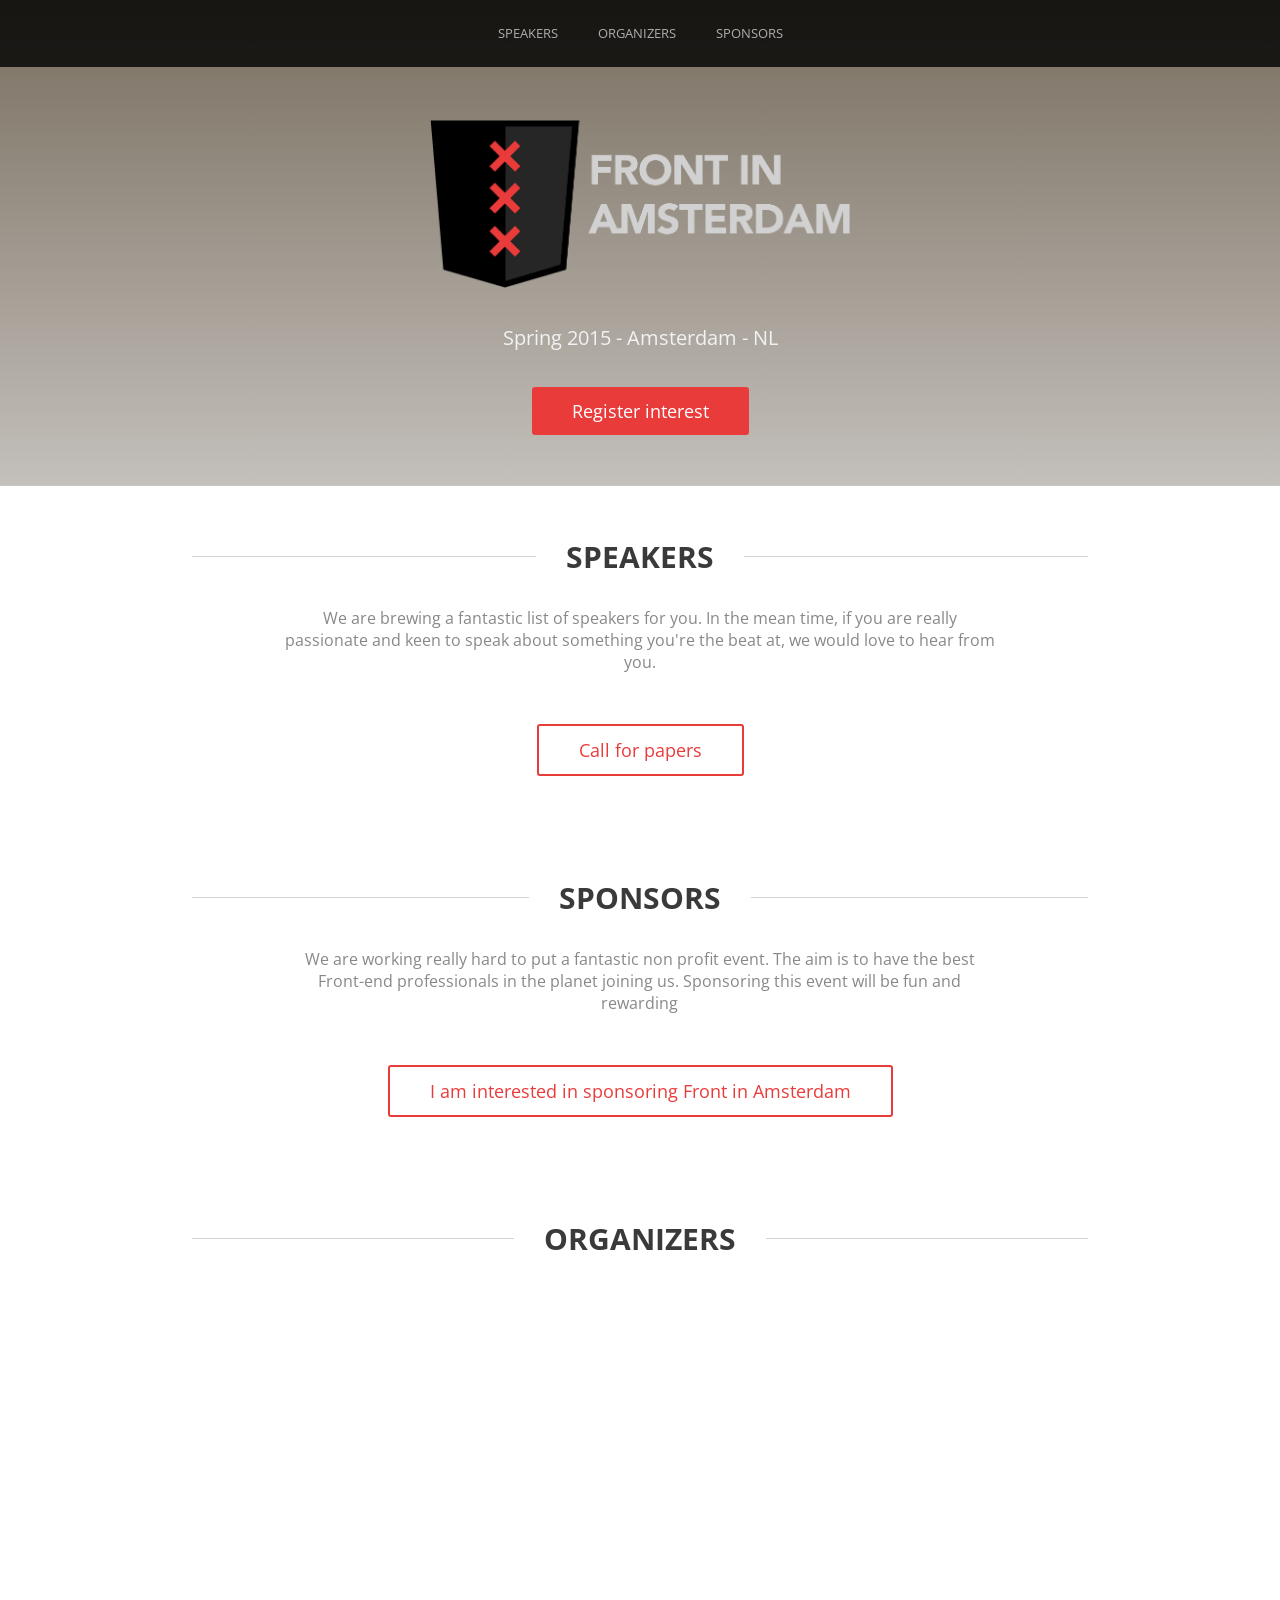
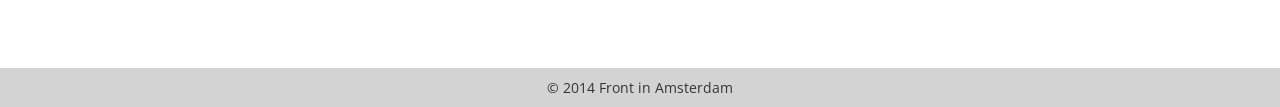
==== index.html @ ddf1c7c0 "Update 2014-11-04T19:01:32.047Z" ====
<!DOCTYPE html><html lang="en"><head><meta charset="utf-8"><title>Front in Amsterdam</title><meta name="viewport" content="width=device-width,initial-scale=1,minimum-scale=1"><!-- CSS --><link rel="stylesheet" type="text/css" href="styles/all.min.css"><!-- Font --><link href="http://fonts.googleapis.com/css?family=Open+Sans:400,300" rel="stylesheet" type="text/css"></head><body><header class="header"><div class="container clearfix"><div class="column header-left hidden"><div class="logo"><img src="images/fia-shield.png" align="middle" alt="Front in Amsterdam 2015"></div></div><div class="column header-center"><nav class="nav-header"><ul><li class="nav-item"><a href="#speakers">Speakers</a></li><!-- <li class="nav-item"><a href="#map">Location</a></li> --><!-- <li class="nav-item"><a href="#schedule">Schedule</a></li> --><li class="nav-item"><a href="#organizers">Organizers</a></li><li class="nav-item"><a href="#sponsors">Sponsors</a></li></ul></nav></div><div class="header-right"><button class="register">Register</button></div></div></header><section id="intro" class="intro-container"><div class="intro"><div class="intro-logo"><img src="images/fia-header-rev.png" align="middle" alt="Front in Amsterdam 2015"><p>Spring 2015 - Amsterdam - NL</p><button class="btn-solid"><a href="#talks">Register interest</a></button></div></div></section><section id="speakers-teaser"><div class="content speakers-teaser container clearfix"><p class="section-title"><span>Speakers</span></p><p class="section-intro">We are brewing a fantastic list of speakers for you. In the mean time, if you are really passionate and keen to speak about something you're the beat at, we would love to hear from you.</p><button class="btn-seethrough"><a href="#speakers-teaser">Call for papers</a></button></div></section><!-- <section id="speakers">
        <div class="content speakers container clearfix">
            <p class="section-title">
                <span>Speakers</span>

                <div class="speakers-wrapper">
                    <div class="speakers-thumbnail">
                        <a href="#speakers">
                            <img src="images/shiotinha.png">
                        </a>
                    </div>
                    <div class="speakers-description">
                        <p class="speakers-title">Shiotinha San</p>
                        <p class="speakers-bio">Awesome Front-end dev at <a href="#">Booking.com</a>, cool guy, <a href="#">hug lover</a></p>
                    </div>
                </div>

                <div class="speakers-wrapper">
                    <div class="speakers-thumbnail">
                        <a href="#speakers">
                            <img src="images/shiotinha.png">
                        </a>
                    </div>
                    <div class="speakers-description">
                        <p class="speakers-title">Shiotinha San</p>
                        <p class="speakers-bio">Awesome Front-end dev at <a href="#">Booking.com</a>, cool guy, <a href="#">hug lover</a></p>
                    </div>
                </div>

                <div class="speakers-wrapper">
                    <div class="speakers-thumbnail">
                        <a href="#speakers">
                            <img src="images/shiotinha.png">
                        </a>
                    </div>
                    <div class="speakers-description">
                        <p class="speakers-title">Shiotinha San</p>
                        <p class="speakers-bio">Awesome Front-end dev at <a href="#">Booking.com</a>, cool guy, <a href="#">hug lover</a></p>
                    </div>
                </div>

                <div class="speakers-wrapper">
                    <div class="speakers-thumbnail">
                        <a href="#speakers">
                            <img src="images/shiotinha.png">
                        </a>
                    </div>
                    <div class="speakers-description">
                        <p class="speakers-title">Shiotinha San</p>
                        <p class="speakers-bio">Awesome Front-end dev at <a href="#">Booking.com</a>, cool guy, <a href="#">hug lover</a></p>
                    </div>
                </div>

                <div class="speakers-wrapper">
                    <div class="speakers-thumbnail">
                        <a href="#speakers">
                            <img src="images/shiotinha.png">
                        </a>
                    </div>
                    <div class="speakers-description">
                        <p class="speakers-title">Shiotinha San</p>
                        <p class="speakers-bio">Awesome Front-end dev at <a href="#">Booking.com</a>, cool guy, <a href="#">hug lover</a></p>
                    </div>
                </div>

                <div class="speakers-wrapper">
                    <div class="speakers-thumbnail">
                        <a href="#speakers">
                            <img src="images/shiotinha.png">
                        </a>
                    </div>
                    <div class="speakers-description">
                        <p class="speakers-title">Shiotinha San</p>
                        <p class="speakers-bio">Awesome Front-end dev at <a href="#">Booking.com</a>, cool guy, <a href="#">hug lover</a></p>
                    </div>
                </div>
            </p>
        </div>
    </section> --><!-- <section id="map" class="location-wrapper">
        <div class="content-map">
            <iframe width="100%" height="450" frameborder="0" style="border:0" src="https://www.google.com/maps/embed/v1/place?q=TOBACCO%20Theater%2C%20Nes%2C%20De%20Wallen%2C%20Amsterdam%2C%20The%20Netherlands&key=AIzaSyDRDWELM-y1foRrzoua5WCxud2RCWUsD5s"></iframe>
        </div>
    </section> --><!-- <section id="schedule" class="schedule-wrapper">
        <div class="content schedule container">
            <p class="section-title">
                <span>Schedule</span>

                <div class="schedule-date schedule-table">20th May - Tobacco Theater</div>
                <div class="day-wrapper">
                    <div class="schedule-table schedule-left">
                        <ul>
                            <li class="schedule-item schedule-type">Registration & breaksfast</li>
                            <li class="schedule-item-speaker schedule-type">Shiotinha San</li>
                            <li class="schedule-item schedule-type">Break</li>
                            <li class="schedule-item-speaker schedule-type">Ricardo Tomasi</li>
                            <li class="schedule-item-speaker schedule-type">Caio Gondin</li>
                            <li class="schedule-item schedule-type">Lunch</li>
                            <li class="schedule-item-speaker schedule-type">Bruno Passos</li>
                        </ul>
                    </div>
                    <div class="schedule-table schedule-center">
                        <ul>
                            <li class="schedule-item schedule-time">08:00</li>
                            <li class="schedule-item schedule-time">09:15</li>
                            <li class="schedule-item schedule-time">10:00</li>
                            <li class="schedule-item schedule-time">10:30</li>
                            <li class="schedule-item schedule-time">11:15</li>
                            <li class="schedule-item schedule-time">12:00</li>
                            <li class="schedule-item schedule-time">13:00</li>
                        </ul>
                    </div>
                    <div class="schedule-table schedule-right">
                        <ul>
                            <li class="schedule-item schedule-">Restaurant</li>
                            <li class="schedule-item schedule-">Main hall</li>
                            <li class="schedule-item schedule-">Restaurant</li>
                            <li class="schedule-item schedule-">Main hall</li>
                            <li class="schedule-item schedule-">Main hall</li>
                            <li class="schedule-item schedule-">Restaurant</li>
                            <li class="schedule-item schedule-">Main hall</li>
                        </ul>
                    </div>
                </div>





            </p>
        </div>
    </section> --><section id="sponsors" class="organizers-wrapper"><div class="content sponsors container"><p class="section-title"><span>Sponsors</span></p><p class="section-intro">We are working really hard to put a fantastic non profit event. The aim is to have the best Front-end professionals in the planet joining us. Sponsoring this event will be fun and rewarding</p><button class="btn-seethrough"><a href="#sponsors">I am interested in sponsoring Front in Amsterdam</a></button></div></section><section id="organizers" class="organizers-wrapper"><div class="content organizers container"><p class="section-title"><span>Organizers</span></p></div></section><footer>&copy; 2014 Front in Amsterdam</footer><script src="scripts/index.js"></script></body></html>
---- styles/all.min.css ----
/* ============== Structure =============== */
html, body {
  height: 100%;
  margin: 0;
  padding: 0; }

ul, ol {
  padding: 0;
  margin: 0; }

li {
  list-style: none; }

body {
  background-color: #FFF;
  font-family: 'Open Sans', sans-serif; }

header, section {
  display: block; }

p {
  margin: 0;
  padding: 0; }

a {
  color: #ADADAD;
  text-decoration: none; }

a:hover {
  color: #ea3b3b;
  -webkit-transition: color 200ms linear;
  -moz-transition: color 200ms linear;
  -ms-transition: color 200ms linear;
  -o-transition: color 200ms linear;
  transition: color 200ms linear; }

button {
  background: none;
  border: none; }

button:focus {
  outline: none;
  box-shadow: none;
  border: 2px solid transparent; }

.btn-seethrough a {
  /*border: 2px solid white;*/
  border: 2px solid #ea3b3b;
  border-radius: 3px;
  display: block;
  font-size: 18px;
  color: #ea3b3b;
  padding: 12px 40px; }

.btn-seethrough a:hover {
  background: #ea3b3b;
  color: white;
  -webkit-transition: background 100ms linear;
  -moz-transition: background 100ms linear;
  -ms-transition: background 100ms linear;
  -o-transition: background 100ms linear;
  transition: background 100ms linear; }

.btn-solid a {
  /*border: 2px solid white;*/
  margin: 35px 0 10px;
  background: #ea3b3b;
  border-radius: 3px;
  display: block;
  font-size: 18px;
  color: white;
  padding: 12px 40px; }

.btn-solid a:hover {
  background: #C31616;
  -webkit-transition: background 100ms linear;
  -moz-transition: background 100ms linear;
  -ms-transition: background 100ms linear;
  -o-transition: background 100ms linear;
  transition: background 100ms linear; }

.section-title {
  text-align: center;
  font-size: 30px;
  color: #3A3A3A;
  margin: 0 0 30px;
  text-transform: uppercase;
  font-weight: bold; }

.container {
  width: 70%;
  margin: 0 auto;
  position: relative; }

.content {
  padding: 50px 0;
  position: relative;
  text-align: center; }

.content p span {
  position: relative;
  z-index: 2;
  background: #FFF;
  padding: 0 30px; }

.content p::after {
  content: '';
  position: absolute;
  width: 100%;
  height: 1px;
  background: #D3D3D3;
  left: 0;
  top: 70px; }

/* ============== Nav area =============== */
.header {
  background-color: rgba(0, 0, 0, 0.8);
  position: fixed;
  top: 0px;
  width: 100%;
  z-index: 5;
  height: 67px; }

header .container {
  color: #A1A1A1;
  text-align: center; }

.logo img {
  width: 72px; }

.nav-header {
  display: inline-block; }

.nav-header ul {
  padding-top: 6px;
  position: relative;
  list-style-type: none; }

.nav-header li {
  padding-left: 20px;
  padding-right: 20px;
  display: inline; }

.nav-header li a {
  font-size: 13px;
  text-transform: uppercase; }

.header-left {
  position: absolute;
  left: 0;
  top: -5px; }

.header-center {
  position: absolute;
  left: 0;
  right: 0;
  top: 15px; }

.header-right {
  position: absolute;
  right: 0;
  top: 15px;
  opacity: 0; }

.column {
  display: table-cell; }

.register {
  background: #ea3b3b;
  border-radius: 3px;
  padding: 10px 45px;
  border: none;
  font-size: 15px;
  color: #FFF; }

/* ============== Intro area =============== */
.intro-container {
  text-align: center; }

.intro {
  padding: 40px 0;
  width: 100%;
  margin-top: 0;
  z-index: 1;
  background: linear-gradient(rgba(87, 74, 55, 0.8), rgba(107, 97, 85, 0.4)), url('../images/intro.jpg');
  background-repeat: no-repeat;
  background-position: 50% 40%;
  background-size: cover; }

.intro p {
  margin-top: 35px;
  color: #F2F2F2; }

.intro-logo {
  padding-top: 80px;
  max-width: 420px;
  text-align: center;
  margin: 0 auto; }

.intro-logo p {
  font-size: 20px; }

.intro-logo img {
  width: 100%; }

.intro-logo .btn-seethrough {
  margin-top: 30px; }

.section-intro {
  width: 80%;
  color: #888;
  margin: 0 auto 50px; }

/* ============== Speakers area =============== */
/*.organizers, .sponsors {
    height: 400px;
}

.speakers-wrapper {
    width: 30%;
    text-align: center;
    float: left;
    margin: 1.6% 1.6% 6%;
}

.speakers-thumbnail img {
    width: 50%;
}

.speakers-title {
    font-size: 20px;
    margin: 15px 0 0;
    font-weight: bold;
    text-transform: uppercase;
}

.speakers-bio {
    color: #909090;
    margin: 10px 0;
}

.speakers-bio a {
    color: #ea3b3b;
}

.speakers-bio a:hover {
    color: black;
    -webkit-transition: color 300ms linear;
    -moz-transition: color 300ms linear;
    -ms-transition: color 300ms linear;
    -o-transition: color 300ms linear;
    transition: color 300ms linear;
}*/
/* ============== Speakers-teaser area =============== */
.call-for-paper {
  background: #ea3b3b;
  border-radius: 3px;
  padding: 10px 45px;
  border: none;
  font-size: 15px;
  color: #FFF; }

.organizers {
  height: 400px;
  /* This is temporary */ }

.speakers-wrapper {
  width: 30%;
  text-align: center;
  float: left;
  margin: 1.6% 1.6% 6%; }

.speakers-thumbnail img {
  width: 50%; }

.speakers-title {
  font-size: 20px;
  margin: 15px 0 0;
  font-weight: bold;
  text-transform: uppercase; }

.speakers-bio {
  color: #909090;
  margin: 10px 0; }

.speakers-bio a {
  color: #ea3b3b; }

.speakers-bio a:hover {
  color: black;
  -webkit-transition: color 300ms linear;
  -moz-transition: color 300ms linear;
  -ms-transition: color 300ms linear;
  -o-transition: color 300ms linear;
  transition: color 300ms linear; }

/* ============== Location area =============== */
.location {
  height: 400px;
  width: 100%; }

.content-location {
  padding: 50px 0 0; }

/* ============== Schedule area =============== */
.schedule-wrapper {
  height: 100%; }

.day-wrapper {
  margin: 15px 0; }

.schedule-table {
  display: inline;
  padding: 5px 15px;
  border-radius: 3px; }

.schedule-left {
  position: absolute;
  left: 315px;
  text-align: right; }

.schedule-center {
  position: absolute;
  left: 46%; }

.schedule-right {
  position: absolute;
  right: 430px;
  text-align: left; }

.schedule-date {
  background: #FFE800;
  margin: 15px 0;
  display: inline-block; }

.schedule-item, .schedule-item-speaker {
  padding: 5px 10px;
  margin: 5px 0;
  border-radius: 3px; }

.schedule-item-speaker {
  background: #F2F2F2; }

.schedule-time {
  background: #E0A1A1; }

h1 {
  font-weight: 300;
  text-align: center;
  color: #868686; }

.wrapper {
  margin: 0 auto;
  max-width: 1200px;
  position: relative; }

.page-wrap {
  min-height: 100%;
  /* equal to .credits height */
  margin-bottom: -70px; }

.page-wrap:after {
  content: "";
  display: block;
  /* equal to .credits height */
  height: 70px; }

@media (max-width: 980px) {
  .container img {
    width: 90%; }
 }

@media (max-width: 500px) {
  .container {
    padding: 90px 0;
    width: 80%; }

  .container img {
    width: 100%; }
 }

/** =========================================================================
    Footer
    ========================================================================= */
footer {
  width: 100%;
  background: #D3D3D3;
  padding: 10px 0;
  text-align: center;
  color: #333333;
  font-size: 14px; }

/* ============== Clearfix =============== */
.clearfix .clearfix:before {
  display: table;
  content: " "; }

.clearfix:after {
  clear: both; }

/* ============== Hidden =============== */
.hidden {
  opacity: 0; }

.visible {
  opacity: 1; }

/** =========================================================================
    Media queries
    ========================================================================= */
/*@media only screen and (max-width: 480px){}*/
@media only screen and (max-width: 768px) {
  .btn-seethrough a, .btn-solid a {
    font-size: 16px; }

  .intro-logo img {
    width: 75%; }

  .section-intro {
    width: 85%; }

  .container {
    padding: 40px 0;
    width: 95%; }

  .content p::after {
    top: 56px; }

  .section-title {
    font-size: 25px; }
 }

/*! normalize.css v3.0.2 | MIT License | git.io/normalize */
/**
 * 1. Set default font family to sans-serif.
 * 2. Prevent iOS text size adjust after orientation change, without disabling
 *    user zoom.
 */
html {
  font-family: sans-serif;
  /* 1 */
  -ms-text-size-adjust: 100%;
  /* 2 */
  -webkit-text-size-adjust: 100%;
  /* 2 */ }

/**
 * Remove default margin.
 */
body {
  margin: 0; }

/* HTML5 display definitions
   ========================================================================== */
/**
 * Correct `block` display not defined for any HTML5 element in IE 8/9.
 * Correct `block` display not defined for `details` or `summary` in IE 10/11
 * and Firefox.
 * Correct `block` display not defined for `main` in IE 11.
 */
article, aside, details, figcaption, figure, footer, header, hgroup, main, menu, nav, section, summary {
  display: block; }

/**
 * 1. Correct `inline-block` display not defined in IE 8/9.
 * 2. Normalize vertical alignment of `progress` in Chrome, Firefox, and Opera.
 */
audio, canvas, progress, video {
  display: inline-block;
  /* 1 */
  vertical-align: baseline;
  /* 2 */ }

/**
 * Prevent modern browsers from displaying `audio` without controls.
 * Remove excess height in iOS 5 devices.
 */
audio:not([controls]) {
  display: none;
  height: 0; }

/**
 * Address `[hidden]` styling not present in IE 8/9/10.
 * Hide the `template` element in IE 8/9/11, Safari, and Firefox < 22.
 */
[hidden], template {
  display: none; }

/* Links
   ========================================================================== */
/**
 * Remove the gray background color from active links in IE 10.
 */
a {
  background-color: transparent; }

/**
 * Improve readability when focused and also mouse hovered in all browsers.
 */
a:active, a:hover {
  outline: 0; }

/* Text-level semantics
   ========================================================================== */
/**
 * Address styling not present in IE 8/9/10/11, Safari, and Chrome.
 */
abbr[title] {
  border-bottom: 1px dotted; }

/**
 * Address style set to `bolder` in Firefox 4+, Safari, and Chrome.
 */
b, strong {
  font-weight: bold; }

/**
 * Address styling not present in Safari and Chrome.
 */
dfn {
  font-style: italic; }

/**
 * Address variable `h1` font-size and margin within `section` and `article`
 * contexts in Firefox 4+, Safari, and Chrome.
 */
h1 {
  font-size: 2em;
  margin: 0.67em 0; }

/**
 * Address styling not present in IE 8/9.
 */
mark {
  background: #ff0;
  color: #000; }

/**
 * Address inconsistent and variable font size in all browsers.
 */
small {
  font-size: 80%; }

/**
 * Prevent `sub` and `sup` affecting `line-height` in all browsers.
 */
sub, sup {
  font-size: 75%;
  line-height: 0;
  position: relative;
  vertical-align: baseline; }

sup {
  top: -0.5em; }

sub {
  bottom: -0.25em; }

/* Embedded content
   ========================================================================== */
/**
 * Remove border when inside `a` element in IE 8/9/10.
 */
img {
  border: 0; }

/**
 * Correct overflow not hidden in IE 9/10/11.
 */
svg:not(:root) {
  overflow: hidden; }

/* Grouping content
   ========================================================================== */
/**
 * Address margin not present in IE 8/9 and Safari.
 */
figure {
  margin: 1em 40px; }

/**
 * Address differences between Firefox and other browsers.
 */
hr {
  -moz-box-sizing: content-box;
  box-sizing: content-box;
  height: 0; }

/**
 * Contain overflow in all browsers.
 */
pre {
  overflow: auto; }

/**
 * Address odd `em`-unit font size rendering in all browsers.
 */
code, kbd, pre, samp {
  font-family: monospace, monospace;
  font-size: 1em; }

/* Forms
   ========================================================================== */
/**
 * Known limitation: by default, Chrome and Safari on OS X allow very limited
 * styling of `select`, unless a `border` property is set.
 */
/**
 * 1. Correct color not being inherited.
 *    Known issue: affects color of disabled elements.
 * 2. Correct font properties not being inherited.
 * 3. Address margins set differently in Firefox 4+, Safari, and Chrome.
 */
button, input, optgroup, select, textarea {
  color: inherit;
  /* 1 */
  font: inherit;
  /* 2 */
  margin: 0;
  /* 3 */ }

/**
 * Address `overflow` set to `hidden` in IE 8/9/10/11.
 */
button {
  overflow: visible; }

/**
 * Address inconsistent `text-transform` inheritance for `button` and `select`.
 * All other form control elements do not inherit `text-transform` values.
 * Correct `button` style inheritance in Firefox, IE 8/9/10/11, and Opera.
 * Correct `select` style inheritance in Firefox.
 */
button, select {
  text-transform: none; }

/**
 * 1. Avoid the WebKit bug in Android 4.0.* where (2) destroys native `audio`
 *    and `video` controls.
 * 2. Correct inability to style clickable `input` types in iOS.
 * 3. Improve usability and consistency of cursor style between image-type
 *    `input` and others.
 */
button, html input[type="button"], input[type="reset"], input[type="submit"] {
  -webkit-appearance: button;
  /* 2 */
  cursor: pointer;
  /* 3 */ }

/**
 * Re-set default cursor for disabled elements.
 */
button[disabled], html input[disabled] {
  cursor: default; }

/**
 * Remove inner padding and border in Firefox 4+.
 */
button::-moz-focus-inner, input::-moz-focus-inner {
  border: 0;
  padding: 0; }

/**
 * Address Firefox 4+ setting `line-height` on `input` using `!important` in
 * the UA stylesheet.
 */
input {
  line-height: normal; }

/**
 * It's recommended that you don't attempt to style these elements.
 * Firefox's implementation doesn't respect box-sizing, padding, or width.
 *
 * 1. Address box sizing set to `content-box` in IE 8/9/10.
 * 2. Remove excess padding in IE 8/9/10.
 */
input[type="checkbox"], input[type="radio"] {
  box-sizing: border-box;
  /* 1 */
  padding: 0;
  /* 2 */ }

/**
 * Fix the cursor style for Chrome's increment/decrement buttons. For certain
 * `font-size` values of the `input`, it causes the cursor style of the
 * decrement button to change from `default` to `text`.
 */
input[type="number"]::-webkit-inner-spin-button, input[type="number"]::-webkit-outer-spin-button {
  height: auto; }

/**
 * 1. Address `appearance` set to `searchfield` in Safari and Chrome.
 * 2. Address `box-sizing` set to `border-box` in Safari and Chrome
 *    (include `-moz` to future-proof).
 */
input[type="search"] {
  -webkit-appearance: textfield;
  /* 1 */
  -moz-box-sizing: content-box;
  -webkit-box-sizing: content-box;
  /* 2 */
  box-sizing: content-box; }

/**
 * Remove inner padding and search cancel button in Safari and Chrome on OS X.
 * Safari (but not Chrome) clips the cancel button when the search input has
 * padding (and `textfield` appearance).
 */
input[type="search"]::-webkit-search-cancel-button, input[type="search"]::-webkit-search-decoration {
  -webkit-appearance: none; }

/**
 * Define consistent border, margin, and padding.
 */
fieldset {
  border: 1px solid #c0c0c0;
  margin: 0 2px;
  padding: 0.35em 0.625em 0.75em; }

/**
 * 1. Correct `color` not being inherited in IE 8/9/10/11.
 * 2. Remove padding so people aren't caught out if they zero out fieldsets.
 */
legend {
  border: 0;
  /* 1 */
  padding: 0;
  /* 2 */ }

/**
 * Remove default vertical scrollbar in IE 8/9/10/11.
 */
textarea {
  overflow: auto; }

/**
 * Don't inherit the `font-weight` (applied by a rule above).
 * NOTE: the default cannot safely be changed in Chrome and Safari on OS X.
 */
optgroup {
  font-weight: bold; }

/* Tables
   ========================================================================== */
/**
 * Remove most spacing between table cells.
 */
table {
  border-collapse: collapse;
  border-spacing: 0; }

td, th {
  padding: 0; }
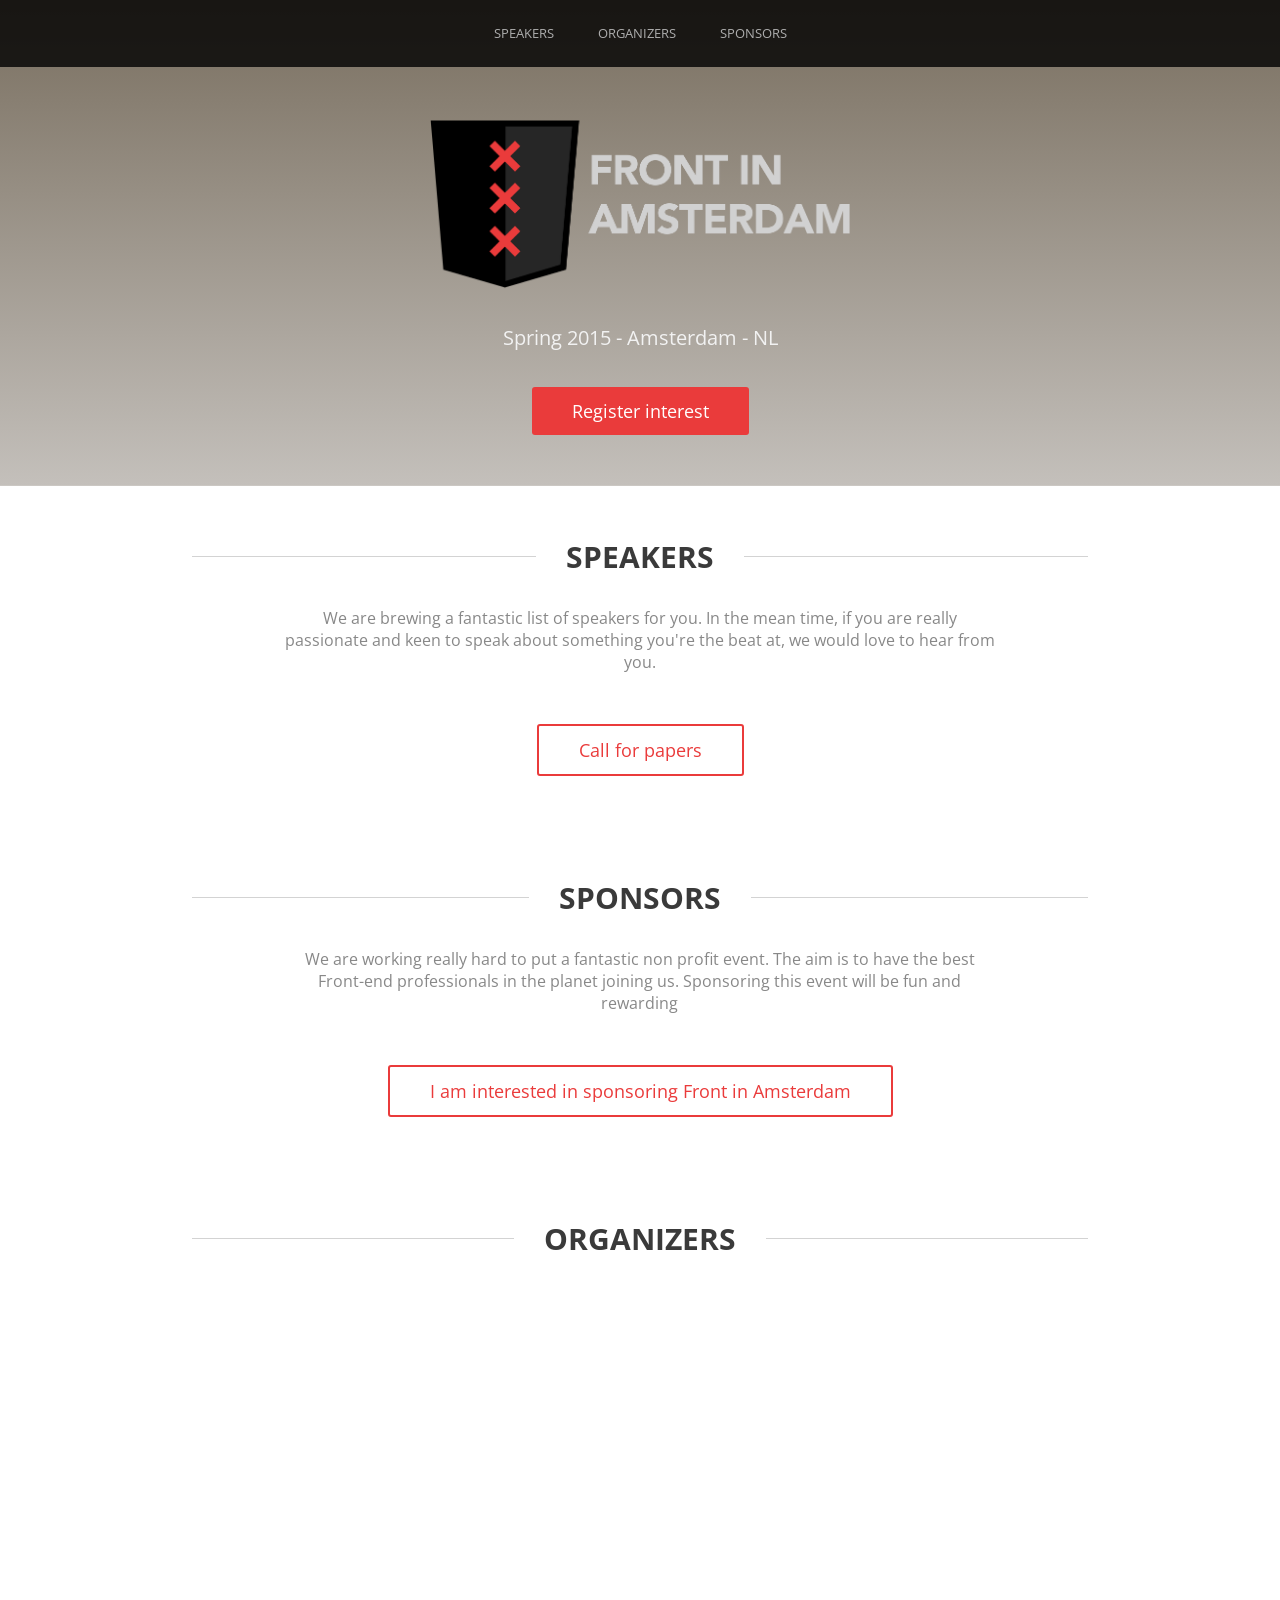
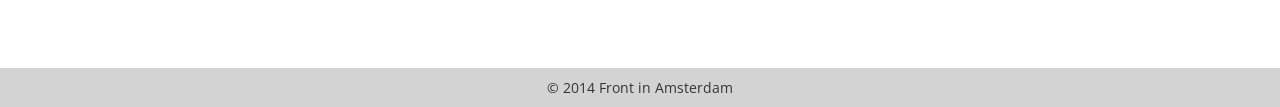
==== commit 59e3189e: "Update 2014-11-04T20:06:54.262Z" ====
--- a/index.html
+++ b/index.html
@@ -1,4 +1,63 @@
-<!DOCTYPE html><html lang="en"><head><meta charset="utf-8"><title>Front in Amsterdam</title><meta name="viewport" content="width=device-width,initial-scale=1,minimum-scale=1"><!-- CSS --><link rel="stylesheet" type="text/css" href="styles/all.min.css"><!-- Font --><link href="http://fonts.googleapis.com/css?family=Open+Sans:400,300" rel="stylesheet" type="text/css"></head><body><header class="header"><div class="container clearfix"><div class="column header-left hidden"><div class="logo"><img src="images/fia-shield.png" align="middle" alt="Front in Amsterdam 2015"></div></div><div class="column header-center"><nav class="nav-header"><ul><li class="nav-item"><a href="#speakers">Speakers</a></li><!-- <li class="nav-item"><a href="#map">Location</a></li> --><!-- <li class="nav-item"><a href="#schedule">Schedule</a></li> --><li class="nav-item"><a href="#organizers">Organizers</a></li><li class="nav-item"><a href="#sponsors">Sponsors</a></li></ul></nav></div><div class="header-right"><button class="register">Register</button></div></div></header><section id="intro" class="intro-container"><div class="intro"><div class="intro-logo"><img src="images/fia-header-rev.png" align="middle" alt="Front in Amsterdam 2015"><p>Spring 2015 - Amsterdam - NL</p><button class="btn-solid"><a href="#talks">Register interest</a></button></div></div></section><section id="speakers-teaser"><div class="content speakers-teaser container clearfix"><p class="section-title"><span>Speakers</span></p><p class="section-intro">We are brewing a fantastic list of speakers for you. In the mean time, if you are really passionate and keen to speak about something you're the beat at, we would love to hear from you.</p><button class="btn-seethrough"><a href="#speakers-teaser">Call for papers</a></button></div></section><!-- <section id="speakers">
+<!DOCTYPE html>
+<html lang="en">
+<head>
+    <meta charset="utf-8">
+    <title>Front in Amsterdam</title>
+    <meta name="viewport" content="width=device-width, initial-scale=1.0, minimum-scale=1.0">
+
+    <!-- CSS -->
+    <link rel="stylesheet" type="text/css" href="styles/main.css">
+
+    <!-- Font -->
+    <link href='http://fonts.googleapis.com/css?family=Open+Sans:400,300' rel='stylesheet' type='text/css'>
+</head>
+<body>
+    <header class="header">
+        <div class="container clearfix">
+            <div class="column header-left hidden">
+                <div class="logo">
+                    <img src="images/fia-shield.png" align="middle" alt="Front in Amsterdam 2015">
+                </div>
+            </div>
+
+            <div class="column header-center">
+                <nav class="nav-header">
+                    <ul>
+                        <li class="nav-item"><a href="#speakers">Speakers</a></li>
+                        <!-- <li class="nav-item"><a href="#map">Location</a></li> -->
+                        <!-- <li class="nav-item"><a href="#schedule">Schedule</a></li> -->
+                        <li class="nav-item"><a href="#organizers">Organizers</a></li>
+                        <li class="nav-item"><a href="#sponsors">Sponsors</a></li>
+                    </ul>
+                </nav>
+            </div>
+            <div class="header-right">
+                <button class="register">Register</button>
+            </div>
+        </div>
+    </header>
+    <section id="intro" class="intro-container">
+        <div class="intro">
+            <div class="intro-logo">
+                <img src="images/fia-header-rev.png" align="middle" alt="Front in Amsterdam 2015">
+                <p>Spring 2015 - Amsterdam - NL</p>
+                <button class="btn-solid"><a href="#talks">Register interest</a></button>
+            </div>
+        </div>
+    </section>
+
+    <section id="speakers-teaser">
+        <div class="content speakers-teaser container clearfix">
+            <p class="section-title">
+                <span>Speakers</span>
+            </p>
+            <p class="section-intro">We are brewing a fantastic list of speakers for you. In the mean time, if you are really passionate and keen to speak about something you're the beat at, we would love to hear from you.</p>
+
+            <button class="btn-seethrough"><a href="#speakers-teaser">Call for papers</a></button>
+        </div>
+    </section>
+
+    <!-- <section id="speakers">
         <div class="content speakers container clearfix">
             <p class="section-title">
                 <span>Speakers</span>
@@ -76,11 +135,15 @@
                 </div>
             </p>
         </div>
-    </section> --><!-- <section id="map" class="location-wrapper">
+    </section> -->
+
+    <!-- <section id="map" class="location-wrapper">
         <div class="content-map">
             <iframe width="100%" height="450" frameborder="0" style="border:0" src="https://www.google.com/maps/embed/v1/place?q=TOBACCO%20Theater%2C%20Nes%2C%20De%20Wallen%2C%20Amsterdam%2C%20The%20Netherlands&key=AIzaSyDRDWELM-y1foRrzoua5WCxud2RCWUsD5s"></iframe>
         </div>
-    </section> --><!-- <section id="schedule" class="schedule-wrapper">
+    </section> -->
+
+    <!-- <section id="schedule" class="schedule-wrapper">
         <div class="content schedule container">
             <p class="section-title">
                 <span>Schedule</span>
@@ -128,4 +191,28 @@
 
             </p>
         </div>
-    </section> --><section id="sponsors" class="organizers-wrapper"><div class="content sponsors container"><p class="section-title"><span>Sponsors</span></p><p class="section-intro">We are working really hard to put a fantastic non profit event. The aim is to have the best Front-end professionals in the planet joining us. Sponsoring this event will be fun and rewarding</p><button class="btn-seethrough"><a href="#sponsors">I am interested in sponsoring Front in Amsterdam</a></button></div></section><section id="organizers" class="organizers-wrapper"><div class="content organizers container"><p class="section-title"><span>Organizers</span></p></div></section><footer>&copy; 2014 Front in Amsterdam</footer><script src="scripts/index.js"></script></body></html>+    </section> -->
+
+    <section id="sponsors" class="organizers-wrapper">
+        <div class="content sponsors container">
+            <p class="section-title">
+                <span>Sponsors</span>
+            </p>
+            <p class="section-intro">We are working really hard to put a fantastic non profit event. The aim is to have the best Front-end professionals in the planet joining us. Sponsoring this event will be fun and rewarding</p>
+
+            <button class="btn-seethrough"><a href="#sponsors">I am interested in sponsoring Front in Amsterdam</a></button>
+        </div>
+    </section>
+
+    <section id="organizers" class="organizers-wrapper">
+        <div class="content organizers container">
+            <p class="section-title">
+                <span>Organizers</span>
+            </p>
+        </div>
+    </section>
+
+    <footer>&copy; 2014 Front in Amsterdam</footer>
+    <script src="scripts/main.js"></script>
+</body>
+</html>
--- a/styles/main.css
+++ b/styles/main.css
@@ -0,0 +1,957 @@
+/* ============== Structure =============== */
+
+html,
+body {
+	height: 100%;
+	margin: 0;
+	padding: 0;
+}
+
+ul,
+ol {
+	padding: 0;
+	margin: 0;
+}
+
+li {
+	list-style: none;
+}
+
+body {
+	background-color: #FFF;
+	font-family: 'Open Sans', sans-serif;
+}
+
+header,
+section {
+	display: block;
+}
+
+p {
+	margin: 0;
+	padding: 0;
+}
+
+a {
+	color: #ADADAD;
+	text-decoration: none;
+}
+
+a:hover {
+	color: #ea3b3b;
+	-webkit-transition: color 200ms linear;
+	-moz-transition: color 200ms linear;
+	-ms-transition: color 200ms linear;
+	-o-transition: color 200ms linear;
+	transition: color 200ms linear;
+}
+
+button {
+	background: none;
+	border: none;
+}
+
+button:focus {
+	outline: none;
+	box-shadow: none;
+	border: 2px solid transparent;
+}
+
+.btn-seethrough a { /*border: 2px solid white;*/
+	border: 2px solid #ea3b3b;
+	border-radius: 3px;
+	display: block;
+	font-size: 18px;
+	color: #ea3b3b;
+	padding: 12px 40px;
+}
+
+.btn-seethrough a:hover {
+	background: #ea3b3b;
+	color: white;
+	-webkit-transition: background 100ms linear;
+	-moz-transition: background 100ms linear;
+	-ms-transition: background 100ms linear;
+	-o-transition: background 100ms linear;
+	transition: background 100ms linear;
+}
+
+.btn-solid a { /*border: 2px solid white;*/
+	margin: 35px 0 10px;
+	background: #ea3b3b;
+	border-radius: 3px;
+	display: block;
+	font-size: 18px;
+	color: white;
+	padding: 12px 40px;
+}
+
+.btn-solid a:hover {
+	background: #C31616;
+	-webkit-transition: background 100ms linear;
+	-moz-transition: background 100ms linear;
+	-ms-transition: background 100ms linear;
+	-o-transition: background 100ms linear;
+	transition: background 100ms linear;
+}
+
+.section-title {
+	text-align: center;
+	font-size: 30px;
+	color: #3A3A3A;
+	margin: 0 0 30px;
+	text-transform: uppercase;
+	font-weight: bold;
+}
+
+.container {
+	width: 70%;
+	margin: 0 auto;
+	position: relative;
+}
+
+.content {
+	padding: 50px 0;
+	position: relative;
+	text-align: center;
+}
+
+.content p span {
+	position: relative;
+	z-index: 2;
+	background: #FFF;
+	padding: 0 30px;
+}
+
+.content p::after {
+	content: '';
+	position: absolute;
+	width: 100%;
+	height: 1px;
+	background: #D3D3D3;
+	left: 0;
+	top: 70px;
+}
+
+/* ============== Nav area =============== */
+
+.header {
+	background-color: rgba(0, 0, 0, 0.8);
+	position: fixed;
+	top: 0px;
+	width: 100%;
+	z-index: 5;
+	height: 67px;
+}
+
+header .container {
+	color: #A1A1A1;
+	text-align: center;
+}
+
+.logo img {
+	width: 72px;
+}
+
+.nav-header {
+	display: inline-block;
+}
+
+.nav-header ul {
+	padding-top: 6px;
+	position: relative;
+	list-style-type: none;
+}
+
+.nav-header li {
+	padding-left: 20px;
+	padding-right: 20px;
+	display: inline;
+}
+
+.nav-header li a {
+	font-size: 13px;
+	text-transform: uppercase;
+}
+
+.header-left {
+	position: absolute;
+	left: 0;
+	top: -5px;
+}
+
+.header-center {
+	position: absolute;
+	left: 0;
+	right: 0;
+	top: 15px;
+}
+
+.header-right {
+	position: absolute;
+	right: 0;
+	top: 15px;
+	opacity: 0;
+}
+
+.column {
+	display: table-cell;
+}
+
+.register {
+	background: #ea3b3b;
+	border-radius: 3px;
+	padding: 10px 45px;
+	border: none;
+	font-size: 15px;
+	color: #FFF;
+}
+
+/* ============== Intro area =============== */
+
+.intro-container {
+	text-align: center;
+}
+
+.intro {
+	padding: 40px 0;
+	width: 100%;
+	margin-top: 0;
+	z-index: 1;
+	background: linear-gradient(rgba(87, 74, 55, 0.8), rgba(107, 97, 85, 0.4)), url('../images/intro.jpg');
+	background-repeat: no-repeat;
+	background-position: 50% 40%;
+	background-size: cover;
+}
+
+.intro p {
+	margin-top: 35px;
+	color: #F2F2F2;
+}
+
+.intro-logo {
+	padding-top: 80px;
+	max-width: 420px;
+	text-align: center;
+	margin: 0 auto;
+}
+
+.intro-logo p {
+	font-size: 20px;
+}
+
+.intro-logo img {
+	width: 100%;
+}
+
+.intro-logo .btn-seethrough {
+	margin-top: 30px;
+}
+
+.section-intro {
+	width: 80%;
+	color: #888;
+	margin: 0 auto 50px;
+}
+
+/* ============== Speakers area =============== */
+
+/*.organizers, .sponsors {
+    height: 400px;
+}
+
+.speakers-wrapper {
+    width: 30%;
+    text-align: center;
+    float: left;
+    margin: 1.6% 1.6% 6%;
+}
+
+.speakers-thumbnail img {
+    width: 50%;
+}
+
+.speakers-title {
+    font-size: 20px;
+    margin: 15px 0 0;
+    font-weight: bold;
+    text-transform: uppercase;
+}
+
+.speakers-bio {
+    color: #909090;
+    margin: 10px 0;
+}
+
+.speakers-bio a {
+    color: #ea3b3b;
+}
+
+.speakers-bio a:hover {
+    color: black;
+    -webkit-transition: color 300ms linear;
+    -moz-transition: color 300ms linear;
+    -ms-transition: color 300ms linear;
+    -o-transition: color 300ms linear;
+    transition: color 300ms linear;
+}*/
+
+/* ============== Speakers-teaser area =============== */
+
+.call-for-paper {
+	background: #ea3b3b;
+	border-radius: 3px;
+	padding: 10px 45px;
+	border: none;
+	font-size: 15px;
+	color: #FFF;
+}
+
+.organizers {
+	height: 400px; /* This is temporary */
+}
+
+.speakers-wrapper {
+	width: 30%;
+	text-align: center;
+	float: left;
+	margin: 1.6% 1.6% 6%;
+}
+
+.speakers-thumbnail img {
+	width: 50%;
+}
+
+.speakers-title {
+	font-size: 20px;
+	margin: 15px 0 0;
+	font-weight: bold;
+	text-transform: uppercase;
+}
+
+.speakers-bio {
+	color: #909090;
+	margin: 10px 0;
+}
+
+.speakers-bio a {
+	color: #ea3b3b;
+}
+
+.speakers-bio a:hover {
+	color: black;
+	-webkit-transition: color 300ms linear;
+	-moz-transition: color 300ms linear;
+	-ms-transition: color 300ms linear;
+	-o-transition: color 300ms linear;
+	transition: color 300ms linear;
+}
+
+/* ============== Location area =============== */
+
+.location {
+	height: 400px;
+	width: 100%;
+}
+
+.content-location {
+	padding: 50px 0 0;
+}
+
+/* ============== Schedule area =============== */
+
+.schedule-wrapper {
+	height: 100%;
+}
+
+.day-wrapper {
+	margin: 15px 0;
+}
+
+.schedule-table {
+	display: inline;
+	padding: 5px 15px;
+	border-radius: 3px;
+}
+
+.schedule-left {
+	position: absolute;
+	left: 315px;
+	text-align: right;
+}
+
+.schedule-center {
+	position: absolute;
+	left: 46%;
+}
+
+.schedule-right {
+	position: absolute;
+	right: 430px;
+	text-align: left;
+}
+
+.schedule-date {
+	background: #FFE800;
+	margin: 15px 0;
+	display: inline-block;
+}
+
+.schedule-item,
+.schedule-item-speaker {
+	padding: 5px 10px;
+	margin: 5px 0;
+	border-radius: 3px;
+}
+
+.schedule-item-speaker {
+	background: #F2F2F2;
+}
+
+.schedule-time {
+	background: #E0A1A1;
+}
+
+h1 {
+	font-weight: 300;
+	text-align: center;
+	color: #868686;
+}
+
+.wrapper {
+	margin: 0 auto;
+	max-width: 1200px;
+	position: relative;
+}
+
+.page-wrap {
+	min-height: 100%; /* equal to .credits height */
+	margin-bottom: -70px;
+}
+
+.page-wrap:after {
+	content: "";
+	display: block; /* equal to .credits height */
+	height: 70px;
+}
+
+/** =========================================================================
+    Footer
+    ========================================================================= */
+
+footer {
+	width: 100%;
+	background: #D3D3D3;
+	padding: 10px 0;
+	text-align: center;
+	color: #333333;
+	font-size: 14px;
+}
+
+/* ============== Clearfix =============== */
+
+.clearfix .clearfix:before {
+	display: table;
+	content: " ";
+}
+
+.clearfix:after {
+	clear: both;
+}
+
+/* ============== Hidden =============== */
+
+.hidden {
+	opacity: 0;
+}
+
+.visible {
+	opacity: 1;
+}
+
+/** =========================================================================
+    Media queries
+    ========================================================================= */
+
+/*@media only screen and (max-width: 480px){}*/
+
+@media (max-width: 980px) {
+
+.container img {
+	width: 90%;
+}
+
+}
+
+@media only screen and (max-width: 768px) {
+
+.btn-seethrough a,
+.btn-solid a {
+	font-size: 16px;
+}
+
+.intro-logo img {
+	width: 75%;
+}
+
+.section-intro {
+	width: 85%;
+}
+
+.container {
+	padding: 40px 0;
+	width: 95%;
+}
+
+.content p::after {
+	top: 56px;
+}
+
+.section-title {
+	font-size: 25px;
+}
+
+}
+
+@media (max-width: 500px) {
+
+.container {
+	padding: 90px 0;
+	width: 80%;
+}
+
+.container img {
+	width: 100%;
+}
+
+}
+
+
+/*! normalize.css v3.0.2 | MIT License | git.io/normalize */
+
+/**
+ * 1. Set default font family to sans-serif.
+ * 2. Prevent iOS text size adjust after orientation change, without disabling
+ *    user zoom.
+ */
+
+html {
+	font-family: sans-serif; /* 1 */
+	-ms-text-size-adjust: 100%; /* 2 */
+	-webkit-text-size-adjust: 100%; /* 2 */
+}
+
+/**
+ * Remove default margin.
+ */
+
+body {
+	margin: 0;
+}
+
+/* HTML5 display definitions
+   ========================================================================== */
+
+/**
+ * Correct `block` display not defined for any HTML5 element in IE 8/9.
+ * Correct `block` display not defined for `details` or `summary` in IE 10/11
+ * and Firefox.
+ * Correct `block` display not defined for `main` in IE 11.
+ */
+
+article,
+aside,
+details,
+figcaption,
+figure,
+footer,
+header,
+hgroup,
+main,
+menu,
+nav,
+section,
+summary {
+	display: block;
+}
+
+/**
+ * 1. Correct `inline-block` display not defined in IE 8/9.
+ * 2. Normalize vertical alignment of `progress` in Chrome, Firefox, and Opera.
+ */
+
+audio,
+canvas,
+progress,
+video {
+	display: inline-block; /* 1 */
+	vertical-align: baseline; /* 2 */
+}
+
+/**
+ * Prevent modern browsers from displaying `audio` without controls.
+ * Remove excess height in iOS 5 devices.
+ */
+
+audio:not([controls]) {
+	display: none;
+	height: 0;
+}
+
+/**
+ * Address `[hidden]` styling not present in IE 8/9/10.
+ * Hide the `template` element in IE 8/9/11, Safari, and Firefox < 22.
+ */
+
+[hidden],
+template {
+	display: none;
+}
+
+/* Links
+   ========================================================================== */
+
+/**
+ * Remove the gray background color from active links in IE 10.
+ */
+
+a {
+	background-color: transparent;
+}
+
+/**
+ * Improve readability when focused and also mouse hovered in all browsers.
+ */
+
+a:active,
+a:hover {
+	outline: 0;
+}
+
+/* Text-level semantics
+   ========================================================================== */
+
+/**
+ * Address styling not present in IE 8/9/10/11, Safari, and Chrome.
+ */
+
+abbr[title] {
+	border-bottom: 1px dotted;
+}
+
+/**
+ * Address style set to `bolder` in Firefox 4+, Safari, and Chrome.
+ */
+
+b,
+strong {
+	font-weight: bold;
+}
+
+/**
+ * Address styling not present in Safari and Chrome.
+ */
+
+dfn {
+	font-style: italic;
+}
+
+/**
+ * Address variable `h1` font-size and margin within `section` and `article`
+ * contexts in Firefox 4+, Safari, and Chrome.
+ */
+
+h1 {
+	font-size: 2em;
+	margin: 0.67em 0;
+}
+
+/**
+ * Address styling not present in IE 8/9.
+ */
+
+mark {
+	background: #ff0;
+	color: #000;
+}
+
+/**
+ * Address inconsistent and variable font size in all browsers.
+ */
+
+small {
+	font-size: 80%;
+}
+
+/**
+ * Prevent `sub` and `sup` affecting `line-height` in all browsers.
+ */
+
+sub,
+sup {
+	font-size: 75%;
+	line-height: 0;
+	position: relative;
+	vertical-align: baseline;
+}
+
+sup {
+	top: -0.5em;
+}
+
+sub {
+	bottom: -0.25em;
+}
+
+/* Embedded content
+   ========================================================================== */
+
+/**
+ * Remove border when inside `a` element in IE 8/9/10.
+ */
+
+img {
+	border: 0;
+}
+
+/**
+ * Correct overflow not hidden in IE 9/10/11.
+ */
+
+svg:not(:root) {
+	overflow: hidden;
+}
+
+/* Grouping content
+   ========================================================================== */
+
+/**
+ * Address margin not present in IE 8/9 and Safari.
+ */
+
+figure {
+	margin: 1em 40px;
+}
+
+/**
+ * Address differences between Firefox and other browsers.
+ */
+
+hr {
+	-moz-box-sizing: content-box;
+	box-sizing: content-box;
+	height: 0;
+}
+
+/**
+ * Contain overflow in all browsers.
+ */
+
+pre {
+	overflow: auto;
+}
+
+/**
+ * Address odd `em`-unit font size rendering in all browsers.
+ */
+
+code,
+kbd,
+pre,
+samp {
+	font-family: monospace, monospace;
+	font-size: 1em;
+}
+
+/* Forms
+   ========================================================================== */
+
+/**
+ * Known limitation: by default, Chrome and Safari on OS X allow very limited
+ * styling of `select`, unless a `border` property is set.
+ */
+
+/**
+ * 1. Correct color not being inherited.
+ *    Known issue: affects color of disabled elements.
+ * 2. Correct font properties not being inherited.
+ * 3. Address margins set differently in Firefox 4+, Safari, and Chrome.
+ */
+
+button,
+input,
+optgroup,
+select,
+textarea {
+	color: inherit; /* 1 */
+	font: inherit; /* 2 */
+	margin: 0; /* 3 */
+}
+
+/**
+ * Address `overflow` set to `hidden` in IE 8/9/10/11.
+ */
+
+button {
+	overflow: visible;
+}
+
+/**
+ * Address inconsistent `text-transform` inheritance for `button` and `select`.
+ * All other form control elements do not inherit `text-transform` values.
+ * Correct `button` style inheritance in Firefox, IE 8/9/10/11, and Opera.
+ * Correct `select` style inheritance in Firefox.
+ */
+
+button,
+select {
+	text-transform: none;
+}
+
+/**
+ * 1. Avoid the WebKit bug in Android 4.0.* where (2) destroys native `audio`
+ *    and `video` controls.
+ * 2. Correct inability to style clickable `input` types in iOS.
+ * 3. Improve usability and consistency of cursor style between image-type
+ *    `input` and others.
+ */
+
+button,
+html input[type="button"],
+input[type="reset"],
+input[type="submit"] {
+	-webkit-appearance: button; /* 2 */
+	cursor: pointer; /* 3 */
+}
+
+/**
+ * Re-set default cursor for disabled elements.
+ */
+
+button[disabled],
+html input[disabled] {
+	cursor: default;
+}
+
+/**
+ * Remove inner padding and border in Firefox 4+.
+ */
+
+button::-moz-focus-inner,
+input::-moz-focus-inner {
+	border: 0;
+	padding: 0;
+}
+
+/**
+ * Address Firefox 4+ setting `line-height` on `input` using `!important` in
+ * the UA stylesheet.
+ */
+
+input {
+	line-height: normal;
+}
+
+/**
+ * It's recommended that you don't attempt to style these elements.
+ * Firefox's implementation doesn't respect box-sizing, padding, or width.
+ *
+ * 1. Address box sizing set to `content-box` in IE 8/9/10.
+ * 2. Remove excess padding in IE 8/9/10.
+ */
+
+input[type="checkbox"],
+input[type="radio"] {
+	box-sizing: border-box; /* 1 */
+	padding: 0; /* 2 */
+}
+
+/**
+ * Fix the cursor style for Chrome's increment/decrement buttons. For certain
+ * `font-size` values of the `input`, it causes the cursor style of the
+ * decrement button to change from `default` to `text`.
+ */
+
+input[type="number"]::-webkit-inner-spin-button,
+input[type="number"]::-webkit-outer-spin-button {
+	height: auto;
+}
+
+/**
+ * 1. Address `appearance` set to `searchfield` in Safari and Chrome.
+ * 2. Address `box-sizing` set to `border-box` in Safari and Chrome
+ *    (include `-moz` to future-proof).
+ */
+
+input[type="search"] {
+	-webkit-appearance: textfield; /* 1 */
+	-moz-box-sizing: content-box;
+	-webkit-box-sizing: content-box; /* 2 */
+	box-sizing: content-box;
+}
+
+/**
+ * Remove inner padding and search cancel button in Safari and Chrome on OS X.
+ * Safari (but not Chrome) clips the cancel button when the search input has
+ * padding (and `textfield` appearance).
+ */
+
+input[type="search"]::-webkit-search-cancel-button,
+input[type="search"]::-webkit-search-decoration {
+	-webkit-appearance: none;
+}
+
+/**
+ * Define consistent border, margin, and padding.
+ */
+
+fieldset {
+	border: 1px solid #c0c0c0;
+	margin: 0 2px;
+	padding: 0.35em 0.625em 0.75em;
+}
+
+/**
+ * 1. Correct `color` not being inherited in IE 8/9/10/11.
+ * 2. Remove padding so people aren't caught out if they zero out fieldsets.
+ */
+
+legend {
+	border: 0; /* 1 */
+	padding: 0; /* 2 */
+}
+
+/**
+ * Remove default vertical scrollbar in IE 8/9/10/11.
+ */
+
+textarea {
+	overflow: auto;
+}
+
+/**
+ * Don't inherit the `font-weight` (applied by a rule above).
+ * NOTE: the default cannot safely be changed in Chrome and Safari on OS X.
+ */
+
+optgroup {
+	font-weight: bold;
+}
+
+/* Tables
+   ========================================================================== */
+
+/**
+ * Remove most spacing between table cells.
+ */
+
+table {
+	border-collapse: collapse;
+	border-spacing: 0;
+}
+
+td,
+th {
+	padding: 0;
+}
+
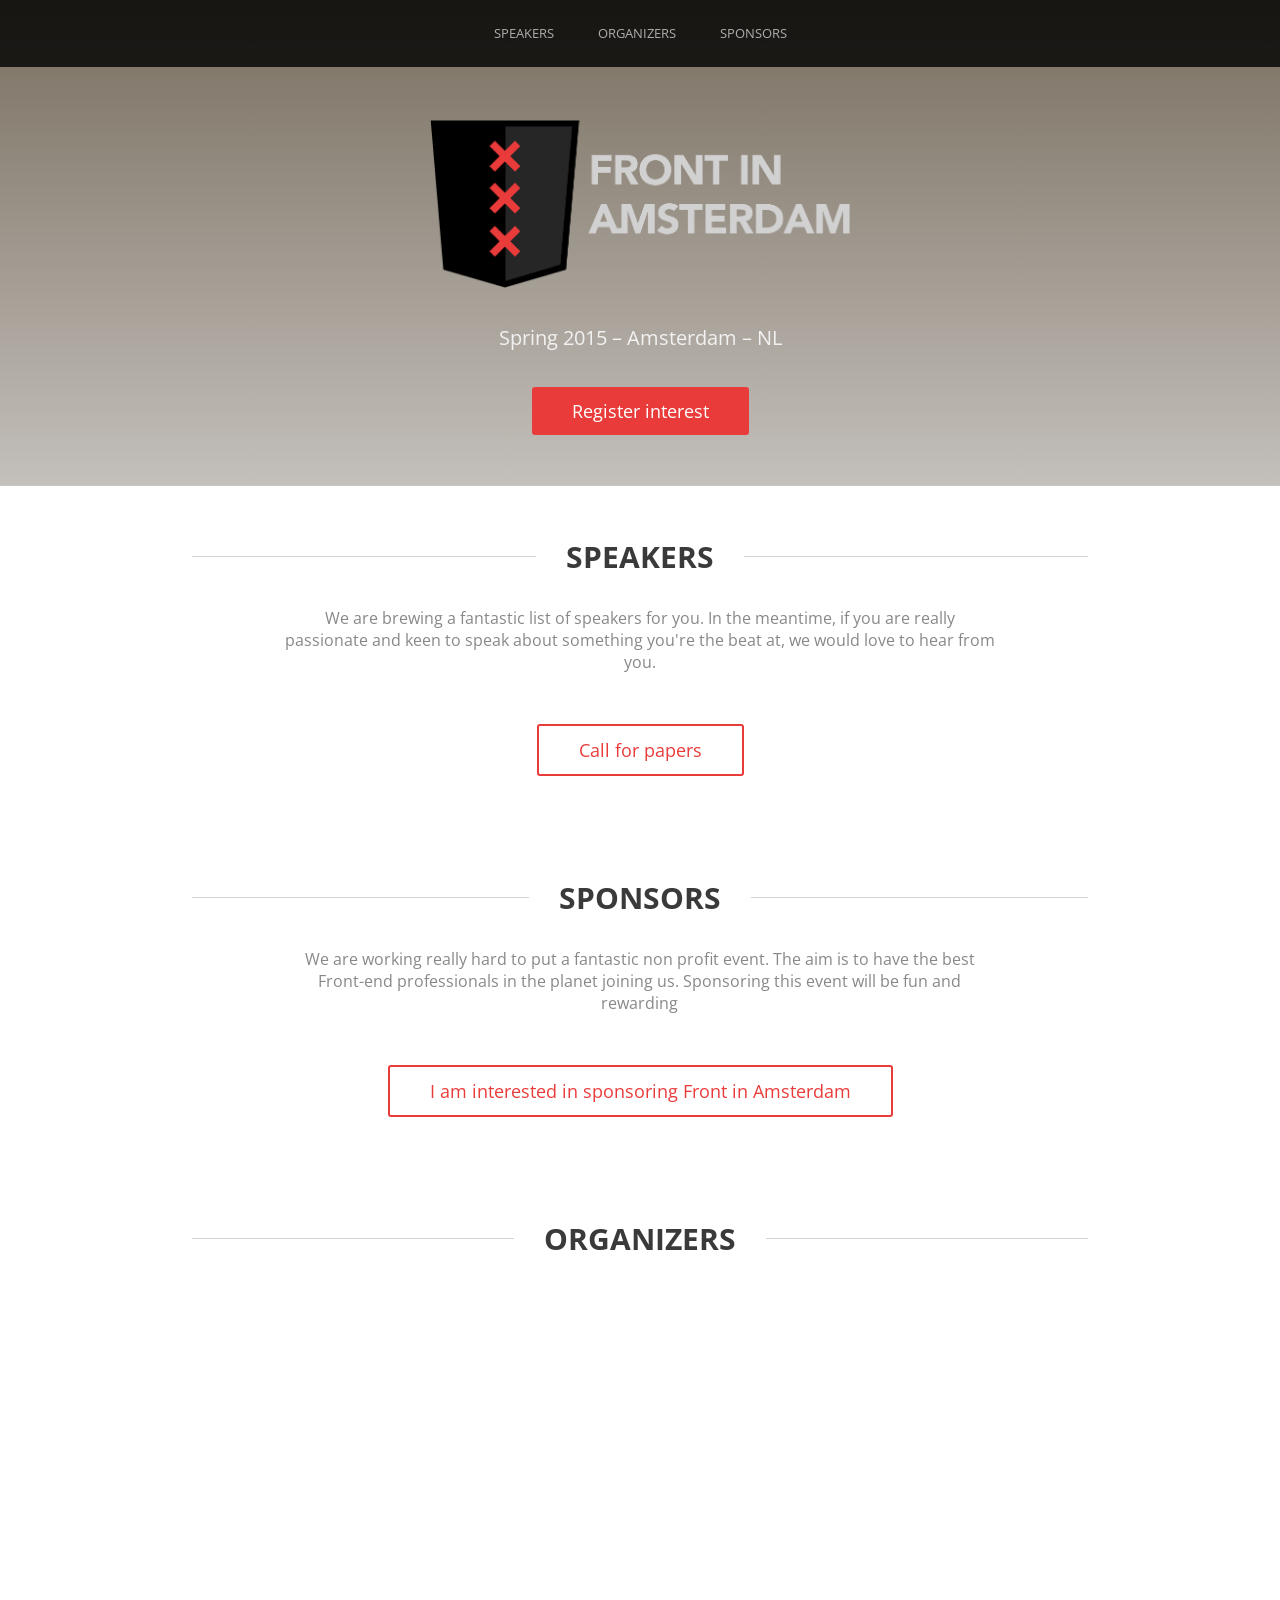
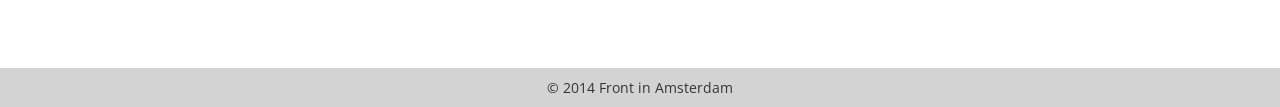
==== commit 86ade6a2: "Update 2014-11-04T21:27:38.306Z" ====
--- a/index.html
+++ b/index.html
@@ -2,16 +2,12 @@
 <html lang="en">
 <head>
     <meta charset="utf-8">
-    <title>Front in Amsterdam</title>
+    <title>Front in Amsterdam &ndash; Spring 2015</title>
     <meta name="viewport" content="width=device-width, initial-scale=1.0, minimum-scale=1.0">
-
-    <!-- CSS -->
-    <link rel="stylesheet" type="text/css" href="styles/main.css">
-
-    <!-- Font -->
-    <link href='http://fonts.googleapis.com/css?family=Open+Sans:400,300' rel='stylesheet' type='text/css'>
+    <link rel="stylesheet" href="styles/main.css">
+    <link rel="stylesheet" href="http://fonts.googleapis.com/css?family=Open+Sans:400,300">
 </head>
-<body>
+<body class="-prod">
     <header class="header">
         <div class="container clearfix">
             <div class="column header-left hidden">
@@ -24,8 +20,8 @@
                 <nav class="nav-header">
                     <ul>
                         <li class="nav-item"><a href="#speakers">Speakers</a></li>
-                        <!-- <li class="nav-item"><a href="#map">Location</a></li> -->
-                        <!-- <li class="nav-item"><a href="#schedule">Schedule</a></li> -->
+                        <li class="nav-item -dev"><a href="#map">Location</a></li>
+                        <li class="nav-item -dev"><a href="#schedule">Schedule</a></li>
                         <li class="nav-item"><a href="#organizers">Organizers</a></li>
                         <li class="nav-item"><a href="#sponsors">Sponsors</a></li>
                     </ul>
@@ -40,7 +36,7 @@
         <div class="intro">
             <div class="intro-logo">
                 <img src="images/fia-header-rev.png" align="middle" alt="Front in Amsterdam 2015">
-                <p>Spring 2015 - Amsterdam - NL</p>
+                <p>Spring 2015 &ndash; Amsterdam &ndash; NL</p>
                 <button class="btn-solid"><a href="#talks">Register interest</a></button>
             </div>
         </div>
@@ -51,13 +47,13 @@
             <p class="section-title">
                 <span>Speakers</span>
             </p>
-            <p class="section-intro">We are brewing a fantastic list of speakers for you. In the mean time, if you are really passionate and keen to speak about something you're the beat at, we would love to hear from you.</p>
+            <p class="section-intro">We are brewing a fantastic list of speakers for you. In the meantime, if you are really passionate and keen to speak about something you're the beat at, we would love to hear from you.</p>
 
             <button class="btn-seethrough"><a href="#speakers-teaser">Call for papers</a></button>
         </div>
     </section>
 
-    <!-- <section id="speakers">
+    <section id="speakers" class="-dev">
         <div class="content speakers container clearfix">
             <p class="section-title">
                 <span>Speakers</span>
@@ -135,15 +131,15 @@
                 </div>
             </p>
         </div>
-    </section> -->
-
-    <!-- <section id="map" class="location-wrapper">
+    </section>
+
+    <section id="map" class="location-wrapper -dev">
         <div class="content-map">
             <iframe width="100%" height="450" frameborder="0" style="border:0" src="https://www.google.com/maps/embed/v1/place?q=TOBACCO%20Theater%2C%20Nes%2C%20De%20Wallen%2C%20Amsterdam%2C%20The%20Netherlands&key=AIzaSyDRDWELM-y1foRrzoua5WCxud2RCWUsD5s"></iframe>
         </div>
-    </section> -->
-
-    <!-- <section id="schedule" class="schedule-wrapper">
+    </section>
+
+    <section id="schedule" class="schedule-wrapper -dev">
         <div class="content schedule container">
             <p class="section-title">
                 <span>Schedule</span>
@@ -191,7 +187,7 @@
 
             </p>
         </div>
-    </section> -->
+    </section>
 
     <section id="sponsors" class="organizers-wrapper">
         <div class="content sponsors container">
--- a/styles/main.css
+++ b/styles/main.css
@@ -474,6 +474,10 @@
     ========================================================================= */
 
 /*@media only screen and (max-width: 480px){}*/
+
+body.-prod .-dev {
+	display: none;
+}
 
 @media (max-width: 980px) {
 
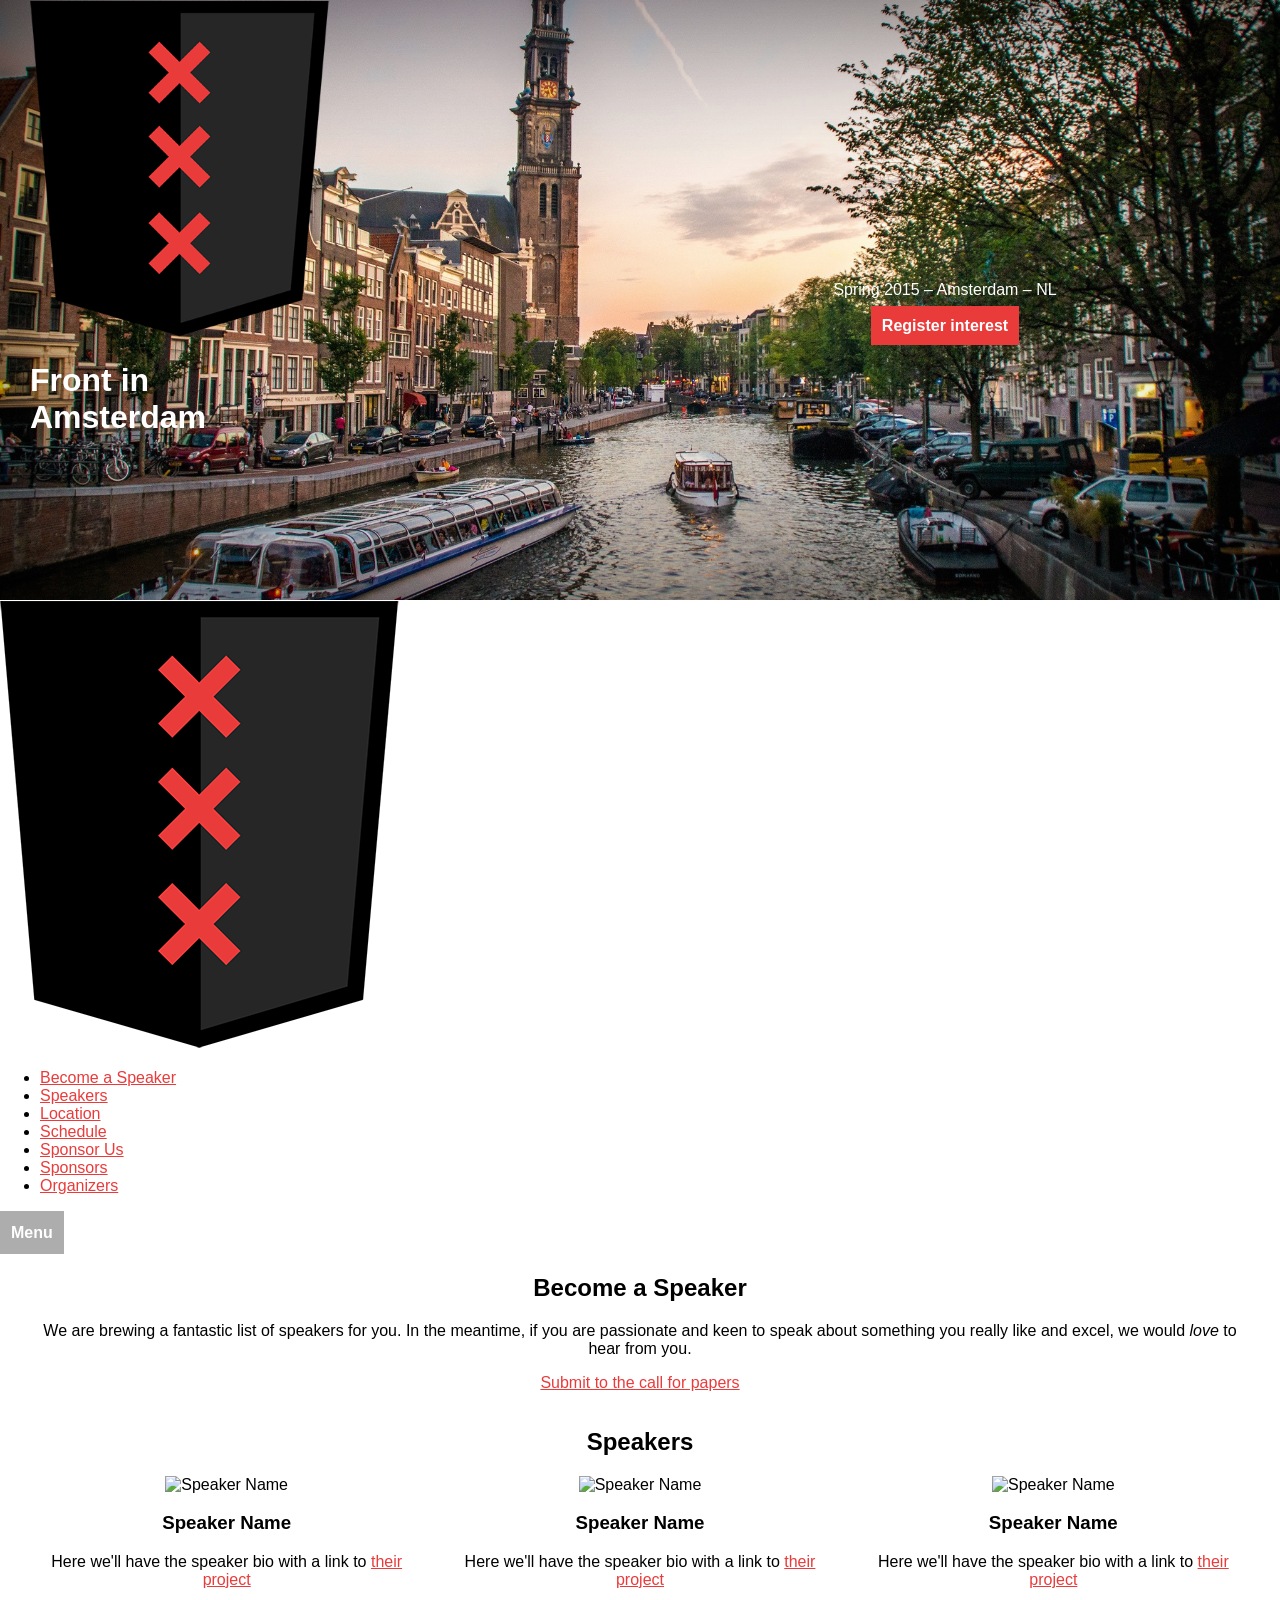
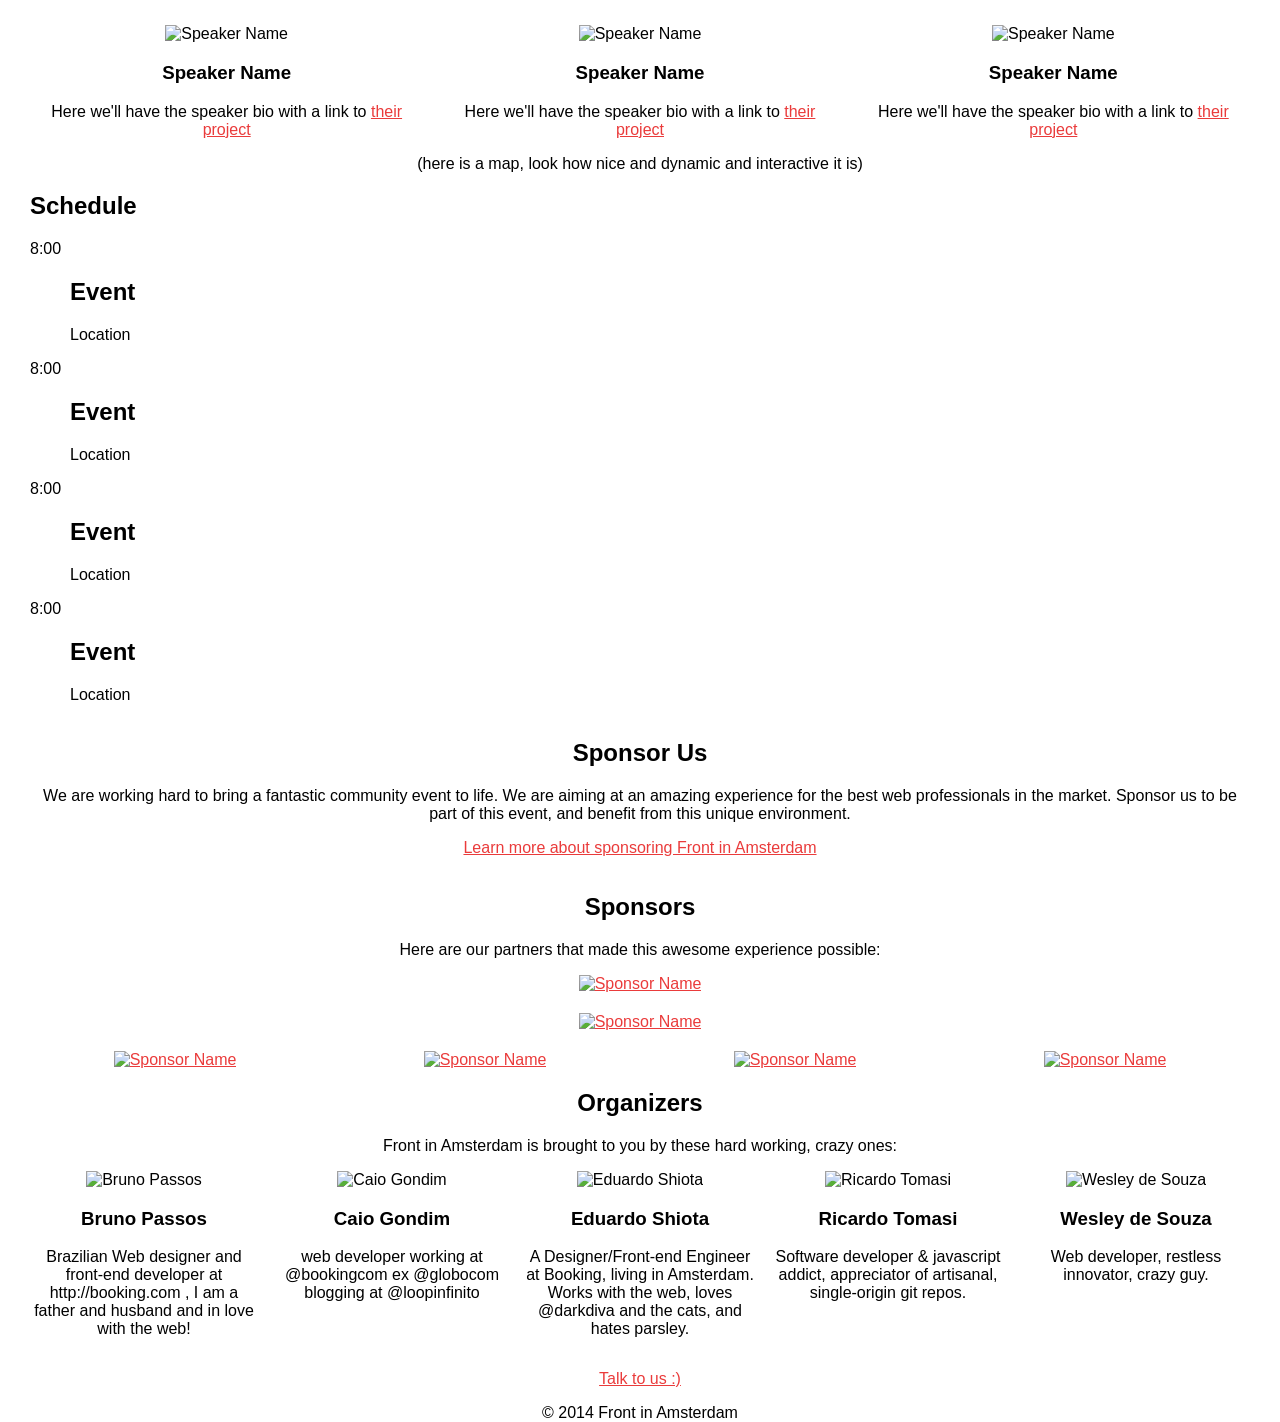
==== commit bb69a24d: "Update 2014-11-10T22:37:25.964Z" ====
--- a/index.html
+++ b/index.html
@@ -1,214 +1,189 @@
 <!DOCTYPE html>
 <html lang="en">
 <head>
-    <meta charset="utf-8">
-    <title>Front in Amsterdam &ndash; Spring 2015</title>
-    <meta name="viewport" content="width=device-width, initial-scale=1.0, minimum-scale=1.0">
-    <link rel="stylesheet" href="styles/main.css">
-    <link rel="stylesheet" href="http://fonts.googleapis.com/css?family=Open+Sans:400,300">
+	<meta charset="utf-8">
+	<meta name="viewport" content="width=device-width, initial-scale=1.0, minimum-scale=1.0">
+	<link rel="stylesheet" href="styles/main.css">
+	<link rel="stylesheet" href="//fonts.googleapis.com/css?family=Open+Sans:300,700">
+	<title>Front in Amsterdam &ndash; Spring 2015</title>
 </head>
-<body class="-prod">
-    <header class="header">
-        <div class="container clearfix">
-            <div class="column header-left hidden">
-                <div class="logo">
-                    <img src="images/fia-shield.png" align="middle" alt="Front in Amsterdam 2015">
-                </div>
-            </div>
+<body class="-pre-event" data-component="google-analytics">
 
-            <div class="column header-center">
-                <nav class="nav-header">
-                    <ul>
-                        <li class="nav-item"><a href="#speakers">Speakers</a></li>
-                        <li class="nav-item -dev"><a href="#map">Location</a></li>
-                        <li class="nav-item -dev"><a href="#schedule">Schedule</a></li>
-                        <li class="nav-item"><a href="#organizers">Organizers</a></li>
-                        <li class="nav-item"><a href="#sponsors">Sponsors</a></li>
-                    </ul>
-                </nav>
-            </div>
-            <div class="header-right">
-                <button class="register">Register</button>
-            </div>
-        </div>
-    </header>
-    <section id="intro" class="intro-container">
-        <div class="intro">
-            <div class="intro-logo">
-                <img src="images/fia-header-rev.png" align="middle" alt="Front in Amsterdam 2015">
-                <p>Spring 2015 &ndash; Amsterdam &ndash; NL</p>
-                <button class="btn-solid"><a href="#talks">Register interest</a></button>
-            </div>
-        </div>
-    </section>
+	<header class="section section-hero" data-component="toggle">
+		<div class="wrapper grid">
+			<div class="section-figure hidden-sm width-1-2 align-middle">
+				<img class="hero-logo" src="./images/fia-shield.png" alt="Front in Amsterdam">
+				<h1 class="hero-logo-text">Front in<br>Amsterdam</h1>
+			</div><div class="section-text width-1-1 width-md-1-2 text-center align-middle">
+				<p class="hero-teaser">Spring 2015 &ndash; Amsterdam &ndash; NL</p>
+				<a class="hero-btn-register btn btn-primary" href="#" data-toggle=".hero-form, .hero-btn-register">Register interest</a>
+				<form class="hero-form" action="" hidden data-component="newsletter-register">
+					<input class="input-text" type="email" name="email" placeholder="Your e-mail address">
+					<button class="btn-primary" type="submit">Register</button>
+				</form>
+			</div>
+		</div>
+	</header>
 
-    <section id="speakers-teaser">
-        <div class="content speakers-teaser container clearfix">
-            <p class="section-title">
-                <span>Speakers</span>
-            </p>
-            <p class="section-intro">We are brewing a fantastic list of speakers for you. In the meantime, if you are really passionate and keen to speak about something you're the beat at, we would love to hear from you.</p>
+	<nav class="nav" role="navigation" data-component="navigation">
+		<div class="nav-logo">
+			<img class="nav-logo-img" src="./images/fia-shield.png" alt="Front in Amsterdam">
+		</div>
+		<ul class="nav-menu">
+			<li class="nav-item"><a href="#Become-a-Speaker">Become a Speaker</a></li>
+			<li class="nav-item -tbd"><a href="#Speakers">Speakers</a></li>
+			<li class="nav-item -tbd"><a href="#Location">Location</a></li>
+			<li class="nav-item -tbd"><a href="#Schedule">Schedule</a></li>
+			<li class="nav-item"><a href="#Sponsor-Us">Sponsor Us</a></li>
+			<li class="nav-item -tbd"><a href="#Sponsors">Sponsors</a></li>
+			<li class="nav-item"><a href="#Organizers">Organizers</a></li>
+		</ul>
+		<button class="nav-open btn-default">Menu</button>
+	</nav>
 
-            <button class="btn-seethrough"><a href="#speakers-teaser">Call for papers</a></button>
-        </div>
-    </section>
+	<section class="section section-speak" id="Become-a-Speaker">
+		<div class="wrapper text-center">
+			<h1 class="section-title">Become a Speaker</h1>
+			<p>We are brewing a fantastic list of speakers for you. In the meantime, if you are passionate and keen to speak about something you really like and excel, we would <em>love</em> to hear from you.</p>
+			<p><a class="btn" href="mailto:papers@frontinamsterdam.com">Submit to the call for papers</a></p>
+		</div>
+	</section>
 
-    <section id="speakers" class="-dev">
-        <div class="content speakers container clearfix">
-            <p class="section-title">
-                <span>Speakers</span>
+	<section class="section section-speakers -dev" id="Speakers">
+		<div class="wrapper text-center">
+			<h1 class="section-title">Speakers</h1>
+			<div class="speaker-list grid grid-padded">
+				<article class="speaker width-1-1 width-md-1-2 width-lg-1-3">
+					<img class="speaker-photo" alt="Speaker Name">
+					<h1 class="speaker-name">Speaker Name</h1>
+					<p class="speaker-bio">Here we'll have the speaker bio with a link to <a href="">their project</a></p>
+				</article><article class="speaker width-1-1 width-md-1-2 width-lg-1-3">
+					<img class="speaker-photo" alt="Speaker Name">
+					<h1 class="speaker-name">Speaker Name</h1>
+					<p class="speaker-bio">Here we'll have the speaker bio with a link to <a href="">their project</a></p>
+				</article><article class="speaker width-1-1 width-md-1-2 width-lg-1-3">
+					<img class="speaker-photo" alt="Speaker Name">
+					<h1 class="speaker-name">Speaker Name</h1>
+					<p class="speaker-bio">Here we'll have the speaker bio with a link to <a href="">their project</a></p>
+				</article><article class="speaker width-1-1 width-md-1-2 width-lg-1-3">
+					<img class="speaker-photo" alt="Speaker Name">
+					<h1 class="speaker-name">Speaker Name</h1>
+					<p class="speaker-bio">Here we'll have the speaker bio with a link to <a href="">their project</a></p>
+				</article><article class="speaker width-1-1 width-md-1-2 width-lg-1-3">
+					<img class="speaker-photo" alt="Speaker Name">
+					<h1 class="speaker-name">Speaker Name</h1>
+					<p class="speaker-bio">Here we'll have the speaker bio with a link to <a href="">their project</a></p>
+				</article><article class="speaker width-1-1 width-md-1-2 width-lg-1-3">
+					<img class="speaker-photo" alt="Speaker Name">
+					<h1 class="speaker-name">Speaker Name</h1>
+					<p class="speaker-bio">Here we'll have the speaker bio with a link to <a href="">their project</a></p>
+				</article>
+			</div>
+		</div>
+	</section>
 
-                <div class="speakers-wrapper">
-                    <div class="speakers-thumbnail">
-                        <a href="#speakers">
-                            <img src="images/shiotinha.png">
-                        </a>
-                    </div>
-                    <div class="speakers-description">
-                        <p class="speakers-title">Shiotinha San</p>
-                        <p class="speakers-bio">Awesome Front-end dev at <a href="#">Booking.com</a>, cool guy, <a href="#">hug lover</a></p>
-                    </div>
-                </div>
+	<section class="section section-location -dev" id="Location">
+		<div class="wrapper text-center">
+			(here is a map, look how nice and dynamic and interactive it is)
+		</div>
+	</section>
 
-                <div class="speakers-wrapper">
-                    <div class="speakers-thumbnail">
-                        <a href="#speakers">
-                            <img src="images/shiotinha.png">
-                        </a>
-                    </div>
-                    <div class="speakers-description">
-                        <p class="speakers-title">Shiotinha San</p>
-                        <p class="speakers-bio">Awesome Front-end dev at <a href="#">Booking.com</a>, cool guy, <a href="#">hug lover</a></p>
-                    </div>
-                </div>
+	<section class="section section-schedule -dev" id="Schedule">
+		<div class="wrapper">
+			<h1 class="section-title">Schedule</h1>
+			<dl class="schedule-calendar">
+				<dt class="schedule-time">8:00</dt>
+				<dd class="schedule-event">
+					<h2 class="schedule-title">Event</h2>
+					<p class="schedule-location">Location</p>
+				</dd>
 
-                <div class="speakers-wrapper">
-                    <div class="speakers-thumbnail">
-                        <a href="#speakers">
-                            <img src="images/shiotinha.png">
-                        </a>
-                    </div>
-                    <div class="speakers-description">
-                        <p class="speakers-title">Shiotinha San</p>
-                        <p class="speakers-bio">Awesome Front-end dev at <a href="#">Booking.com</a>, cool guy, <a href="#">hug lover</a></p>
-                    </div>
-                </div>
+				<dt class="schedule-time">8:00</dt>
+				<dd class="schedule-event">
+					<h2 class="schedule-title">Event</h2>
+					<p class="schedule-location">Location</p>
+				</dd>
 
-                <div class="speakers-wrapper">
-                    <div class="speakers-thumbnail">
-                        <a href="#speakers">
-                            <img src="images/shiotinha.png">
-                        </a>
-                    </div>
-                    <div class="speakers-description">
-                        <p class="speakers-title">Shiotinha San</p>
-                        <p class="speakers-bio">Awesome Front-end dev at <a href="#">Booking.com</a>, cool guy, <a href="#">hug lover</a></p>
-                    </div>
-                </div>
+				<dt class="schedule-time">8:00</dt>
+				<dd class="schedule-event">
+					<h2 class="schedule-title">Event</h2>
+					<p class="schedule-location">Location</p>
+				</dd>
 
-                <div class="speakers-wrapper">
-                    <div class="speakers-thumbnail">
-                        <a href="#speakers">
-                            <img src="images/shiotinha.png">
-                        </a>
-                    </div>
-                    <div class="speakers-description">
-                        <p class="speakers-title">Shiotinha San</p>
-                        <p class="speakers-bio">Awesome Front-end dev at <a href="#">Booking.com</a>, cool guy, <a href="#">hug lover</a></p>
-                    </div>
-                </div>
+				<dt class="schedule-time">8:00</dt>
+				<dd class="schedule-event">
+					<h2 class="schedule-title">Event</h2>
+					<p class="schedule-location">Location</p>
+				</dd>
+			</dl>
+		</div>
+	</section>
 
-                <div class="speakers-wrapper">
-                    <div class="speakers-thumbnail">
-                        <a href="#speakers">
-                            <img src="images/shiotinha.png">
-                        </a>
-                    </div>
-                    <div class="speakers-description">
-                        <p class="speakers-title">Shiotinha San</p>
-                        <p class="speakers-bio">Awesome Front-end dev at <a href="#">Booking.com</a>, cool guy, <a href="#">hug lover</a></p>
-                    </div>
-                </div>
-            </p>
-        </div>
-    </section>
+	<section class="section section-sponsor-us" id="Sponsor-Us">
+		<div class="wrapper text-center">
+			<h1 class="section-title">Sponsor Us</h1>
+			<p>We are working hard to bring a fantastic community event to life. We are aiming at an amazing experience for the best web professionals in the market. Sponsor us to be part of this event, and benefit from this unique environment.</p>
+			<p><a class="btn" href="sponsor@frontinamsterdam.com">Learn more about sponsoring Front in Amsterdam</a></p>
+		</div>
+	</section>
 
-    <section id="map" class="location-wrapper -dev">
-        <div class="content-map">
-            <iframe width="100%" height="450" frameborder="0" style="border:0" src="https://www.google.com/maps/embed/v1/place?q=TOBACCO%20Theater%2C%20Nes%2C%20De%20Wallen%2C%20Amsterdam%2C%20The%20Netherlands&key=AIzaSyDRDWELM-y1foRrzoua5WCxud2RCWUsD5s"></iframe>
-        </div>
-    </section>
+	<section class="section section-sponsors" id="Sponsors">
+		<div class="wrapper text-center">
+			<h1 class="section-title">Sponsors</h1>
+			<p>Here are our partners that made this awesome experience possible:</p>
+			<div class="sponsors-list grid grid-padded">
+				<article class="sponsor sponsor-gold width-1-1">
+					<a href=""><img class="sponsor-image" alt="Sponsor Name"></a>
+				</article><article class="sponsor sponsor-silver width-1-1">
+					<a href=""><img class="sponsor-image" alt="Sponsor Name"></a>
+				</article><article class="sponsor sponsor-bronze width-1-1 width-md-1-4">
+					<a href=""><img class="sponsor-image" alt="Sponsor Name"></a>
+				</article><article class="sponsor sponsor-bronze width-1-1 width-md-1-4">
+					<a href=""><img class="sponsor-image" alt="Sponsor Name"></a>
+				</article><article class="sponsor sponsor-bronze width-1-1 width-md-1-4">
+					<a href=""><img class="sponsor-image" alt="Sponsor Name"></a>
+				</article><article class="sponsor sponsor-bronze width-1-1 width-md-1-4">
+					<a href=""><img class="sponsor-image" alt="Sponsor Name"></a>
+				</article>
+			</div>
+		</div>
+	</section>
 
-    <section id="schedule" class="schedule-wrapper -dev">
-        <div class="content schedule container">
-            <p class="section-title">
-                <span>Schedule</span>
+	<section class="section section-organizers text-center -dev" id="Organizers">
+		<div class="wrapper">
+			<h1 class="section-title">Organizers</h1>
+			<p>Front in Amsterdam is brought to you by these hard working, crazy ones:</p>
+			<div class="organizers grid grid-padded">
+				<article class="organizer width-1-1 width-md-1-3 width-lg-1-5">
+					<img class="organizer-photo" src="https://graph.facebook.com/passosbruno/picture?type=large&amp;width=200&amp;height=200" alt="Bruno Passos">
+					<h1 class="organizer-name">Bruno Passos</h1>
+					<p class="organizer-bio">Brazilian Web designer and front-end developer at http://booking.com , I am a father and husband and in love with the web!</p>
+				</article><article class="organizer width-md-1-3 width-lg-1-5">
+					<img class="organizer-photo" src="https://graph.facebook.com/caiogondim/picture?type=large&amp;width=200&amp;height=200" alt="Caio Gondim">
+					<h1 class="organizer-name">Caio Gondim</h1>
+					<p class="organizer-bio">web developer working at @bookingcom ex @globocom blogging at @loopinfinito</p>
+				</article><article class="organizer width-md-1-3 width-lg-1-5">
+					<img class="organizer-photo" src="https://graph.facebook.com/eduardo.shiota/picture?type=large&amp;width=200&amp;height=200" alt="Eduardo Shiota">
+					<h1 class="organizer-name">Eduardo Shiota</h1>
+					<p class="organizer-bio">A Designer/Front-end Engineer at Booking, living in Amsterdam. Works with the web, loves @darkdiva and the cats, and hates parsley.</p>
+				</article><article class="organizer width-md-1-2 width-lg-1-5">
+					<img class="organizer-photo" src="https://graph.facebook.com/ricardobeat/picture?type=large&amp;width=200&amp;height=200" alt="Ricardo Tomasi">
+					<h1 class="organizer-name">Ricardo Tomasi</h1>
+					<p class="organizer-bio">Software developer &amp; javascript addict, appreciator of artisanal, single-origin git repos.</p>
+				</article><article class="organizer width-md-1-2 width-lg-1-5">
+					<img class="organizer-photo" src="https://graph.facebook.com/wesley.souza/picture?type=large&amp;width=200&amp;height=200" alt="Wesley de Souza">
+					<h1 class="organizer-name">Wesley de Souza</h1>
+					<p class="organizer-bio">Web developer, restless innovator, crazy guy.</p>
+				</article>
+			</div>
+			<p><a class="btn" href="mailto:contact@frontinamsterdam.com">Talk to us :)</a></p>
+		</div>
+	</section>
 
-                <div class="schedule-date schedule-table">20th May - Tobacco Theater</div>
-                <div class="day-wrapper">
-                    <div class="schedule-table schedule-left">
-                        <ul>
-                            <li class="schedule-item schedule-type">Registration & breaksfast</li>
-                            <li class="schedule-item-speaker schedule-type">Shiotinha San</li>
-                            <li class="schedule-item schedule-type">Break</li>
-                            <li class="schedule-item-speaker schedule-type">Ricardo Tomasi</li>
-                            <li class="schedule-item-speaker schedule-type">Caio Gondin</li>
-                            <li class="schedule-item schedule-type">Lunch</li>
-                            <li class="schedule-item-speaker schedule-type">Bruno Passos</li>
-                        </ul>
-                    </div>
-                    <div class="schedule-table schedule-center">
-                        <ul>
-                            <li class="schedule-item schedule-time">08:00</li>
-                            <li class="schedule-item schedule-time">09:15</li>
-                            <li class="schedule-item schedule-time">10:00</li>
-                            <li class="schedule-item schedule-time">10:30</li>
-                            <li class="schedule-item schedule-time">11:15</li>
-                            <li class="schedule-item schedule-time">12:00</li>
-                            <li class="schedule-item schedule-time">13:00</li>
-                        </ul>
-                    </div>
-                    <div class="schedule-table schedule-right">
-                        <ul>
-                            <li class="schedule-item schedule-">Restaurant</li>
-                            <li class="schedule-item schedule-">Main hall</li>
-                            <li class="schedule-item schedule-">Restaurant</li>
-                            <li class="schedule-item schedule-">Main hall</li>
-                            <li class="schedule-item schedule-">Main hall</li>
-                            <li class="schedule-item schedule-">Restaurant</li>
-                            <li class="schedule-item schedule-">Main hall</li>
-                        </ul>
-                    </div>
-                </div>
+	<footer class="section section-footer text-center">
+		<div class="wrapper">&copy; 2014 Front in Amsterdam</div>
+	</footer>
 
-
-
-
-
-            </p>
-        </div>
-    </section>
-
-    <section id="sponsors" class="organizers-wrapper">
-        <div class="content sponsors container">
-            <p class="section-title">
-                <span>Sponsors</span>
-            </p>
-            <p class="section-intro">We are working really hard to put a fantastic non profit event. The aim is to have the best Front-end professionals in the planet joining us. Sponsoring this event will be fun and rewarding</p>
-
-            <button class="btn-seethrough"><a href="#sponsors">I am interested in sponsoring Front in Amsterdam</a></button>
-        </div>
-    </section>
-
-    <section id="organizers" class="organizers-wrapper">
-        <div class="content organizers container">
-            <p class="section-title">
-                <span>Organizers</span>
-            </p>
-        </div>
-    </section>
-
-    <footer>&copy; 2014 Front in Amsterdam</footer>
-    <script src="scripts/main.js"></script>
+	<script src="scripts/main.js"></script>
 </body>
 </html>
--- a/styles/main.css
+++ b/styles/main.css
@@ -1,961 +1,756 @@
-/* ============== Structure =============== */
+* {
+	-moz-box-sizing: border-box;
+	box-sizing: border-box;
+}
+
+body [hidden] {
+	display: none;
+}
 
 html,
 body {
-	height: 100%;
+	margin: 0;
+	-webkit-text-size-adjust: 100%;
+	-webkit-font-smoothing: antialiased;
+}
+
+body,
+input,
+select,
+textarea,
+button {
+	font-family: 'Roboto', sans-serif;
+	font-size: 1em;
+}
+
+body {
+	font-weight: 300;
+	background-color: #fff;
+}
+
+body {
+	color: #000;
+}
+
+a {
+	color: #ea3b3b;
+	transition: color 0.3s ease;
+}
+
+a:hover {
+	color: #000;
+}
+
+strong,
+b {
+	font-weight: 700;
+}
+
+.wrapper,
+.grid {
+	zoom: 1;
+	clear: both;
+}
+
+.wrapper:before,
+.wrapper:after,
+.grid:before,
+.grid:after {
+	content: "";
+	display: table;
+}
+
+.wrapper:after,
+.grid:after {
+	clear: both;
+}
+
+.grid > * {
+	display: inline-block;
+	vertical-align: top;
+}
+
+.grid-padded {
+	margin-left: -10px;
+	margin-right: -10px;
+	margin-bottom: -20px;
+}
+
+.grid-padded > * {
+	padding-left: 10px;
+	padding-right: 10px;
+	padding-bottom: 20px;
+}
+
+.width-1-1 {
+	width: 100%;
+}
+
+.width-1-2 {
+	width: 50%;
+}
+
+.width-1-3 {
+	width: 33.33333%;
+}
+
+.width-1-4 {
+	width: 25%;
+}
+
+.width-1-5 {
+	width: 20%;
+}
+
+.width-1-6 {
+	width: 16.66667%;
+}
+
+.width-1-7 {
+	width: 14.28571%;
+}
+
+.width-2-3 {
+	width: 66.66667%;
+}
+
+.width-2-5 {
+	width: 40%;
+}
+
+.width-2-7 {
+	width: 28.57143%;
+}
+
+.width-3-4 {
+	width: 75%;
+}
+
+.width-3-5 {
+	width: 60%;
+}
+
+.width-3-7 {
+	width: 42.85714%;
+}
+
+.width-4-5 {
+	width: 80%;
+}
+
+.width-4-7 {
+	width: 57.14286%;
+}
+
+.width-5-6 {
+	width: 83.33333%;
+}
+
+.width-5-7 {
+	width: 71.42857%;
+}
+
+.width-6-7 {
+	width: 85.71428%;
+}
+
+.input {
+	line-height: 21px;
+	margin: 0;
+	padding: 10px 2px;
+	border: 1px solid #adadad;
+	background-color: #fff;
+	vertical-align: top;
+}
+
+.input:hover,
+.input:focus {
+	padding-bottom: 9px;
+	border-bottom-width: 2px;
+	border-bottom-color: #adadad;
+	outline: 0;
+}
+
+.input:invalid:focus {
+	border-color: #adadad;
+}
+
+.input[disabled] {
+	color: #adadad;
+	background-color: #adadad;
+}
+
+.input[disabled]:hover,
+.input[disabled]:focus {
+	padding-bottom: 10px;
+	border-bottom-width: 1px;
+	border-bottom-color: #adadad;
+}
+
+.btn-default,
+.btn-info,
+.btn-primary,
+.btn-danger {
+	line-height: 21px;
+	margin: 0;
+	padding: 11px;
+	border: 0 solid #000;
+	background-color: #adadad;
+	color: #fff;
+	vertical-align: top;
+	font-weight: 700;
+	text-decoration: none;
+	cursor: pointer;
+}
+
+.btn-default:hover,
+.btn-default:focus,
+.btn-default:active,
+.btn-info:hover,
+.btn-info:focus,
+.btn-info:active,
+.btn-primary:hover,
+.btn-primary:focus,
+.btn-primary:active,
+.btn-danger:hover,
+.btn-danger:focus,
+.btn-danger:active {
+	padding-bottom: 8px;
+	border-bottom-width: 2px;
+	outline: 0;
+}
+
+.btn-default:active,
+.btn-info:active,
+.btn-primary:active,
+.btn-danger:active {
+	border-top-width: 2px;
+	border-bottom-width: 0;
+	background-color: #adadad;
+}
+
+.btn-info {
+	border-color: #ea3b3b;
+	background-color: #ea3b3b;
+}
+
+.btn-info:active {
+	background-color: #ea3b3b;
+}
+
+.btn-primary {
+	border-color: #ea3b3b;
+	background-color: #ea3b3b;
+}
+
+.btn-primary:active {
+	background-color: #ea3b3b;
+}
+
+.btn-danger {
+	border-color: #ea3b3b;
+	background-color: #ea3b3b;
+}
+
+.btn-danger:active {
+	background-color: #ea3b3b;
+}
+
+.nowrap {
+	white-space: nowrap;
+}
+
+body .pull-left {
+	float: left;
+}
+
+body .pull-right {
+	float: right;
+}
+
+body .text-left {
+	text-align: left;
+}
+
+body .text-center {
+	text-align: center;
+}
+
+body .text-right {
+	text-align: right;
+}
+
+body .align-middle {
+	vertical-align: middle;
+}
+
+.wrapper {
+	width: 100%;
+	margin-left: auto;
+	margin-right: auto;
+	padding-left: 20px;
+	padding-right: 20px;
+}
+
+.padding {
+	padding-left: 40px;
+	padding-right: 40px;
+	padding-bottom: 40px;
+}
+
+.list-linear,
+.list-stacked {
+	list-style-type: none;
 	margin: 0;
 	padding: 0;
 }
 
-ul,
-ol {
-	padding: 0;
-	margin: 0;
-}
-
-li {
-	list-style: none;
-}
+.list-linear,
+.list-linear > li {
+	display: inline-block;
+}
+
+.main-nav {
+	position: fixed;
+	z-index: 10;
+	top: 0;
+	left: 0;
+	width: 100%;
+	line-height: 60px;
+	background-color: #000;
+	font-size: 0.875em;
+	font-weight: 700;
+	letter-spacing: 0.125em;
+	outline: 1px solid rgba(255, 255, 255, 0.2);
+}
+
+.main-nav,
+.main-nav a {
+	display: inline-block;
+	text-decoration: none;
+	color: #fff;
+}
+
+.main-nav a:hover {
+	text-decoration: underline;
+}
+
+.main-nav h1 {
+	margin: 0 40px 0 -90px;
+	font-family: 'Gruppo', sans-serif;
+	font-size: 2.71429em;
+	letter-spacing: -0.1em;
+	text-transform: none;
+	background-size: 230px 100px;
+	background-position: 0 60%;
+}
+
+.main-nav h1 a:hover {
+	text-decoration: none;
+}
+
+.main-footer {
+	background-color: #adadad;
+	color: #fff;
+	margin-bottom: 0;
+	padding-top: 20px;
+	padding-bottom: 20px;
+}
+
+.main-footer h1 {
+	font-size: 1.125em;
+	margin: 0 0 5px 0;
+}
+
+.main-footer ul {
+	margin-bottom: 20px;
+}
+
+.main-footer a {
+	color: #fff;
+}
+
+.main-footer .copyright {
+	text-align: center;
+}
+
+.section-hero {
+	color: #fff;
+	height: 600px;
+	background: #e9e0df url('../images/amsterdam.jpg') center center no-repeat;
+	background-size: cover;
+	box-shadow: inset 0 0 200px rgba(0, 0, 0, 0.6);
+}
+
+.section-hero .wrapper {
+	height: 100%;
+}
+
+.section-hero .section-figure {
+	height: 100%;
+}
+
+.hero-logo {
+	width: 300px;
+}
+
+@media only screen and (min-width: 768px) {
+
+.width-md-1-1 {
+	width: 100%;
+}
+
+.width-md-1-2 {
+	width: 50%;
+}
+
+.width-md-1-3 {
+	width: 33.33333%;
+}
+
+.width-md-1-4 {
+	width: 25%;
+}
+
+.width-md-1-5 {
+	width: 20%;
+}
+
+.width-md-1-6 {
+	width: 16.66667%;
+}
+
+.width-md-1-7 {
+	width: 14.28571%;
+}
+
+.width-md-2-3 {
+	width: 66.66667%;
+}
+
+.width-md-2-5 {
+	width: 40%;
+}
+
+.width-md-2-7 {
+	width: 28.57143%;
+}
+
+.width-md-3-4 {
+	width: 75%;
+}
+
+.width-md-3-5 {
+	width: 60%;
+}
+
+.width-md-3-7 {
+	width: 42.85714%;
+}
+
+.width-md-4-5 {
+	width: 80%;
+}
+
+.width-md-4-7 {
+	width: 57.14286%;
+}
+
+.width-md-5-6 {
+	width: 83.33333%;
+}
+
+.width-md-5-7 {
+	width: 71.42857%;
+}
+
+.width-md-6-7 {
+	width: 85.71428%;
+}
+
+.main-nav {
+	text-transform: uppercase;
+}
+
+body.-has-transitions-enabled .main-nav {
+	transition: all 0.5s ease;
+}
+
+.main-nav h1 a {
+	padding-left: 230px;
+	padding-right: 20px;
+}
+
+.main-nav .nav-right {
+	text-align: right;
+}
+
+.-has-scroll-on-top .main-nav {
+	line-height: 100px;
+}
+
+.main-nav li {
+	margin-left: 40px;
+}
+
+.main-nav li:first-child {
+	margin-left: 0;
+}
+
+}
+
+@media only screen and (min-width: 768px) and (max-width: 1279px) {
+
+.hidden-md,
+.visible-sm,
+.visible-lg {
+	display: none;
+}
+
+.wide-md {
+	max-width: 100%;
+}
+
+.wrapper {
+	width: 748px;
+}
+
+.main-nav {
+	letter-spacing: 0.00625em;
+}
+
+.main-nav h1 {
+	margin-right: 10px;
+}
+
+.main-nav li {
+	margin-left: 15px;
+}
+
+.hero-logo {
+	width: 200px;
+}
+
+}
+
+@media only screen and (min-width: 1280px) {
+
+.width-lg-1-1 {
+	width: 100%;
+}
+
+.width-lg-1-2 {
+	width: 50%;
+}
+
+.width-lg-1-3 {
+	width: 33.33333%;
+}
+
+.width-lg-1-4 {
+	width: 25%;
+}
+
+.width-lg-1-5 {
+	width: 20%;
+}
+
+.width-lg-1-6 {
+	width: 16.66667%;
+}
+
+.width-lg-1-7 {
+	width: 14.28571%;
+}
+
+.width-lg-2-3 {
+	width: 66.66667%;
+}
+
+.width-lg-2-5 {
+	width: 40%;
+}
+
+.width-lg-2-7 {
+	width: 28.57143%;
+}
+
+.width-lg-3-4 {
+	width: 75%;
+}
+
+.width-lg-3-5 {
+	width: 60%;
+}
+
+.width-lg-3-7 {
+	width: 42.85714%;
+}
+
+.width-lg-4-5 {
+	width: 80%;
+}
+
+.width-lg-4-7 {
+	width: 57.14286%;
+}
+
+.width-lg-5-6 {
+	width: 83.33333%;
+}
+
+.width-lg-5-7 {
+	width: 71.42857%;
+}
+
+.width-lg-6-7 {
+	width: 85.71428%;
+}
+
+.hidden-lg,
+.visible-sm,
+.visible-md {
+	display: none;
+}
+
+.wide-lg {
+	max-width: 100%;
+}
+
+.wrapper {
+	width: 1260px;
+}
+
+}
+
+@media only screen and (max-width: 767px) {
 
 body {
-	background-color: #FFF;
-	font-family: 'Open Sans', sans-serif;
-}
-
-header,
-section {
-	display: block;
-}
-
-p {
-	margin: 0;
-	padding: 0;
-}
-
-a {
-	color: #ADADAD;
-	text-decoration: none;
-}
-
-a:hover {
-	color: #ea3b3b;
-	-webkit-transition: color 200ms linear;
-	-moz-transition: color 200ms linear;
-	-ms-transition: color 200ms linear;
-	-o-transition: color 200ms linear;
-	transition: color 200ms linear;
-}
-
-button {
-	background: none;
-	border: none;
-}
-
-button:focus {
-	outline: none;
-	box-shadow: none;
-	border: 2px solid transparent;
-}
-
-.btn-seethrough a { /*border: 2px solid white;*/
-	border: 2px solid #ea3b3b;
-	border-radius: 3px;
-	display: block;
-	font-size: 18px;
-	color: #ea3b3b;
-	padding: 12px 40px;
-}
-
-.btn-seethrough a:hover {
-	background: #ea3b3b;
-	color: white;
-	-webkit-transition: background 100ms linear;
-	-moz-transition: background 100ms linear;
-	-ms-transition: background 100ms linear;
-	-o-transition: background 100ms linear;
-	transition: background 100ms linear;
-}
-
-.btn-solid a { /*border: 2px solid white;*/
-	margin: 35px 0 10px;
-	background: #ea3b3b;
-	border-radius: 3px;
-	display: block;
-	font-size: 18px;
-	color: white;
-	padding: 12px 40px;
-}
-
-.btn-solid a:hover {
-	background: #C31616;
-	-webkit-transition: background 100ms linear;
-	-moz-transition: background 100ms linear;
-	-ms-transition: background 100ms linear;
-	-o-transition: background 100ms linear;
-	transition: background 100ms linear;
-}
-
-.section-title {
-	text-align: center;
-	font-size: 30px;
-	color: #3A3A3A;
-	margin: 0 0 30px;
-	text-transform: uppercase;
-	font-weight: bold;
-}
-
-.container {
-	width: 70%;
-	margin: 0 auto;
-	position: relative;
-}
-
-.content {
-	padding: 50px 0;
-	position: relative;
-	text-align: center;
-}
-
-.content p span {
-	position: relative;
-	z-index: 2;
-	background: #FFF;
-	padding: 0 30px;
-}
-
-.content p::after {
-	content: '';
-	position: absolute;
-	width: 100%;
-	height: 1px;
-	background: #D3D3D3;
-	left: 0;
-	top: 70px;
-}
-
-/* ============== Nav area =============== */
-
-.header {
-	background-color: rgba(0, 0, 0, 0.8);
-	position: fixed;
-	top: 0px;
-	width: 100%;
-	z-index: 5;
-	height: 67px;
-}
-
-header .container {
-	color: #A1A1A1;
-	text-align: center;
-}
-
-.logo img {
-	width: 72px;
-}
-
-.nav-header {
-	display: inline-block;
-}
-
-.nav-header ul {
-	padding-top: 6px;
-	position: relative;
-	list-style-type: none;
-}
-
-.nav-header li {
+	font-size: 1em;
+	padding-top: 64px;
+}
+
+.hidden-sm,
+.visible-md,
+.visible-lg {
+	display: none;
+}
+
+.wide-sm {
+	max-width: 100%;
+}
+
+.padding {
 	padding-left: 20px;
 	padding-right: 20px;
-	display: inline;
-}
-
-.nav-header li a {
-	font-size: 13px;
-	text-transform: uppercase;
-}
-
-.header-left {
+	padding-bottom: 20px;
+}
+
+.main-nav {
+	line-height: 44px;
+	letter-spacing: 0.00625em;
+}
+
+.main-nav .wrapper {
+	padding: 0;
+}
+
+.main-nav h1 {
+	margin: 0;
+	padding: 0 0 0 10px;
+	font-size: 1.875em;
+	background: none;
+}
+
+.main-nav ul {
+	font-size: 0.875em;
+}
+
+.main-nav .nav-dropdown {
+	padding: 0 10px;
+}
+
+.main-nav .nav-dropdown:hover {
+	text-decoration: none;
+}
+
+.main-nav .nav-ul-menu {
 	position: absolute;
-	left: 0;
-	top: -5px;
-}
-
-.header-center {
-	position: absolute;
+	top: 44px;
 	left: 0;
 	right: 0;
-	top: 15px;
-}
-
-.header-right {
-	position: absolute;
-	right: 0;
-	top: 15px;
-	opacity: 0;
-}
-
-.column {
-	display: table-cell;
-}
-
-.register {
-	background: #ea3b3b;
-	border-radius: 3px;
-	padding: 10px 45px;
-	border: none;
-	font-size: 15px;
-	color: #FFF;
-}
-
-/* ============== Intro area =============== */
-
-.intro-container {
-	text-align: center;
-}
-
-.intro {
-	padding: 40px 0;
+	bottom: 0;
+	display: none;
+	line-height: 20px;
+	clear: both;
+	background: #fff;
+	overflow: scroll;
+	-webkit-overflow-scrolling: touch;
+}
+
+.main-nav .nav-ul-menu a,
+.main-nav .nav-ul-menu h2 {
+	display: block;
+	margin: 0;
+	font-size: 1.125em;
+	font-weight: 300;
+	padding: 0.75em 0;
+}
+
+.main-nav .nav-ul-menu h2 {
+	padding-top: 1.5em;
+	padding-bottom: 0.3125em;
+	font-size: 0.75em;
+	font-weight: 700;
+	text-transform: uppercase;
+}
+
+.main-nav .nav-ul-menu li {
+	border-top: 1px solid #adadad;
+	font-weight: 300;
+	margin-left: 1.125em;
+}
+
+.main-nav .nav-ul-menu li:first-of-type {
+	border-top: 0;
+}
+
+.main-nav .nav-ul-menu .nav-ul-category {
+	margin-left: 0;
+	padding-left: 1.125em;
+	background-color: #adadad;
+	border: 1px solid #adadad;
+	border-width: 1px 0;
+}
+
+.main-nav .nav-ul-menu .nav-ul-category + li {
+	border-top: 0;
+}
+
+.main-nav .nav-ul-menu li,
+.main-nav .nav-ul-menu a {
+	color: #000;
+}
+
+html.-has-nav-open .main-nav {
 	width: 100%;
-	margin-top: 0;
-	z-index: 1;
-	background: linear-gradient(rgba(87, 74, 55, 0.8), rgba(107, 97, 85, 0.4)), url('../images/intro.jpg');
-	background-repeat: no-repeat;
-	background-position: 50% 40%;
-	background-size: cover;
-}
-
-.intro p {
-	margin-top: 35px;
-	color: #F2F2F2;
-}
-
-.intro-logo {
-	padding-top: 80px;
-	max-width: 420px;
-	text-align: center;
-	margin: 0 auto;
-}
-
-.intro-logo p {
-	font-size: 20px;
-}
-
-.intro-logo img {
-	width: 100%;
-}
-
-.intro-logo .btn-seethrough {
-	margin-top: 30px;
-}
-
-.section-intro {
-	width: 80%;
-	color: #888;
-	margin: 0 auto 50px;
-}
-
-/* ============== Speakers area =============== */
-
-/*.organizers, .sponsors {
-    height: 400px;
-}
-
-.speakers-wrapper {
-    width: 30%;
-    text-align: center;
-    float: left;
-    margin: 1.6% 1.6% 6%;
-}
-
-.speakers-thumbnail img {
-    width: 50%;
-}
-
-.speakers-title {
-    font-size: 20px;
-    margin: 15px 0 0;
-    font-weight: bold;
-    text-transform: uppercase;
-}
-
-.speakers-bio {
-    color: #909090;
-    margin: 10px 0;
-}
-
-.speakers-bio a {
-    color: #ea3b3b;
-}
-
-.speakers-bio a:hover {
-    color: black;
-    -webkit-transition: color 300ms linear;
-    -moz-transition: color 300ms linear;
-    -ms-transition: color 300ms linear;
-    -o-transition: color 300ms linear;
-    transition: color 300ms linear;
-}*/
-
-/* ============== Speakers-teaser area =============== */
-
-.call-for-paper {
-	background: #ea3b3b;
-	border-radius: 3px;
-	padding: 10px 45px;
-	border: none;
-	font-size: 15px;
-	color: #FFF;
-}
-
-.organizers {
-	height: 400px; /* This is temporary */
-}
-
-.speakers-wrapper {
-	width: 30%;
-	text-align: center;
-	float: left;
-	margin: 1.6% 1.6% 6%;
-}
-
-.speakers-thumbnail img {
-	width: 50%;
-}
-
-.speakers-title {
-	font-size: 20px;
-	margin: 15px 0 0;
-	font-weight: bold;
-	text-transform: uppercase;
-}
-
-.speakers-bio {
-	color: #909090;
-	margin: 10px 0;
-}
-
-.speakers-bio a {
-	color: #ea3b3b;
-}
-
-.speakers-bio a:hover {
-	color: black;
-	-webkit-transition: color 300ms linear;
-	-moz-transition: color 300ms linear;
-	-ms-transition: color 300ms linear;
-	-o-transition: color 300ms linear;
-	transition: color 300ms linear;
-}
-
-/* ============== Location area =============== */
-
-.location {
-	height: 400px;
-	width: 100%;
-}
-
-.content-location {
-	padding: 50px 0 0;
-}
-
-/* ============== Schedule area =============== */
-
-.schedule-wrapper {
 	height: 100%;
 }
 
-.day-wrapper {
-	margin: 15px 0;
-}
-
-.schedule-table {
-	display: inline;
-	padding: 5px 15px;
-	border-radius: 3px;
-}
-
-.schedule-left {
-	position: absolute;
-	left: 315px;
-	text-align: right;
-}
-
-.schedule-center {
-	position: absolute;
-	left: 46%;
-}
-
-.schedule-right {
-	position: absolute;
-	right: 430px;
-	text-align: left;
-}
-
-.schedule-date {
-	background: #FFE800;
-	margin: 15px 0;
-	display: inline-block;
-}
-
-.schedule-item,
-.schedule-item-speaker {
-	padding: 5px 10px;
-	margin: 5px 0;
-	border-radius: 3px;
-}
-
-.schedule-item-speaker {
-	background: #F2F2F2;
-}
-
-.schedule-time {
-	background: #E0A1A1;
-}
-
-h1 {
-	font-weight: 300;
-	text-align: center;
-	color: #868686;
-}
-
-.wrapper {
-	margin: 0 auto;
-	max-width: 1200px;
-	position: relative;
-}
-
-.page-wrap {
-	min-height: 100%; /* equal to .credits height */
-	margin-bottom: -70px;
-}
-
-.page-wrap:after {
-	content: "";
-	display: block; /* equal to .credits height */
-	height: 70px;
-}
-
-/** =========================================================================
-    Footer
-    ========================================================================= */
-
-footer {
-	width: 100%;
-	background: #D3D3D3;
-	padding: 10px 0;
-	text-align: center;
-	color: #333333;
-	font-size: 14px;
-}
-
-/* ============== Clearfix =============== */
-
-.clearfix .clearfix:before {
-	display: table;
-	content: " ";
-}
-
-.clearfix:after {
-	clear: both;
-}
-
-/* ============== Hidden =============== */
-
-.hidden {
-	opacity: 0;
-}
-
-.visible {
-	opacity: 1;
-}
-
-/** =========================================================================
-    Media queries
-    ========================================================================= */
-
-/*@media only screen and (max-width: 480px){}*/
-
-body.-prod .-dev {
+html.-has-nav-open .main-nav .nav-dropdown-open {
 	display: none;
 }
 
-@media (max-width: 980px) {
-
-.container img {
-	width: 90%;
-}
-
-}
-
-@media only screen and (max-width: 768px) {
-
-.btn-seethrough a,
-.btn-solid a {
-	font-size: 16px;
-}
-
-.intro-logo img {
-	width: 75%;
-}
-
-.section-intro {
-	width: 85%;
-}
-
-.container {
-	padding: 40px 0;
-	width: 95%;
-}
-
-.content p::after {
-	top: 56px;
-}
-
-.section-title {
-	font-size: 25px;
-}
-
-}
-
-@media (max-width: 500px) {
-
-.container {
-	padding: 90px 0;
-	width: 80%;
-}
-
-.container img {
-	width: 100%;
-}
-
-}
-
-
-/*! normalize.css v3.0.2 | MIT License | git.io/normalize */
-
-/**
- * 1. Set default font family to sans-serif.
- * 2. Prevent iOS text size adjust after orientation change, without disabling
- *    user zoom.
- */
-
-html {
-	font-family: sans-serif; /* 1 */
-	-ms-text-size-adjust: 100%; /* 2 */
-	-webkit-text-size-adjust: 100%; /* 2 */
-}
-
-/**
- * Remove default margin.
- */
-
-body {
-	margin: 0;
-}
-
-/* HTML5 display definitions
-   ========================================================================== */
-
-/**
- * Correct `block` display not defined for any HTML5 element in IE 8/9.
- * Correct `block` display not defined for `details` or `summary` in IE 10/11
- * and Firefox.
- * Correct `block` display not defined for `main` in IE 11.
- */
-
-article,
-aside,
-details,
-figcaption,
-figure,
-footer,
-header,
-hgroup,
-main,
-menu,
-nav,
-section,
-summary {
+html.-has-nav-open .main-nav .nav-dropdown-close,
+html.-has-nav-open .main-nav .list-stacked {
 	display: block;
 }
 
-/**
- * 1. Correct `inline-block` display not defined in IE 8/9.
- * 2. Normalize vertical alignment of `progress` in Chrome, Firefox, and Opera.
- */
-
-audio,
-canvas,
-progress,
-video {
-	display: inline-block; /* 1 */
-	vertical-align: baseline; /* 2 */
-}
-
-/**
- * Prevent modern browsers from displaying `audio` without controls.
- * Remove excess height in iOS 5 devices.
- */
-
-audio:not([controls]) {
-	display: none;
-	height: 0;
-}
-
-/**
- * Address `[hidden]` styling not present in IE 8/9/10.
- * Hide the `template` element in IE 8/9/11, Safari, and Firefox < 22.
- */
-
-[hidden],
-template {
-	display: none;
-}
-
-/* Links
-   ========================================================================== */
-
-/**
- * Remove the gray background color from active links in IE 10.
- */
-
-a {
-	background-color: transparent;
-}
-
-/**
- * Improve readability when focused and also mouse hovered in all browsers.
- */
-
-a:active,
-a:hover {
-	outline: 0;
-}
-
-/* Text-level semantics
-   ========================================================================== */
-
-/**
- * Address styling not present in IE 8/9/10/11, Safari, and Chrome.
- */
-
-abbr[title] {
-	border-bottom: 1px dotted;
-}
-
-/**
- * Address style set to `bolder` in Firefox 4+, Safari, and Chrome.
- */
-
-b,
-strong {
-	font-weight: bold;
-}
-
-/**
- * Address styling not present in Safari and Chrome.
- */
-
-dfn {
-	font-style: italic;
-}
-
-/**
- * Address variable `h1` font-size and margin within `section` and `article`
- * contexts in Firefox 4+, Safari, and Chrome.
- */
-
-h1 {
-	font-size: 2em;
-	margin: 0.67em 0;
-}
-
-/**
- * Address styling not present in IE 8/9.
- */
-
-mark {
-	background: #ff0;
-	color: #000;
-}
-
-/**
- * Address inconsistent and variable font size in all browsers.
- */
-
-small {
-	font-size: 80%;
-}
-
-/**
- * Prevent `sub` and `sup` affecting `line-height` in all browsers.
- */
-
-sub,
-sup {
-	font-size: 75%;
-	line-height: 0;
-	position: relative;
-	vertical-align: baseline;
-}
-
-sup {
-	top: -0.5em;
-}
-
-sub {
-	bottom: -0.25em;
-}
-
-/* Embedded content
-   ========================================================================== */
-
-/**
- * Remove border when inside `a` element in IE 8/9/10.
- */
-
-img {
-	border: 0;
-}
-
-/**
- * Correct overflow not hidden in IE 9/10/11.
- */
-
-svg:not(:root) {
+html.-has-nav-open,
+html.-has-nav-open body {
 	overflow: hidden;
-}
-
-/* Grouping content
-   ========================================================================== */
-
-/**
- * Address margin not present in IE 8/9 and Safari.
- */
-
-figure {
-	margin: 1em 40px;
-}
-
-/**
- * Address differences between Firefox and other browsers.
- */
-
-hr {
-	-moz-box-sizing: content-box;
-	box-sizing: content-box;
-	height: 0;
-}
-
-/**
- * Contain overflow in all browsers.
- */
-
-pre {
-	overflow: auto;
-}
-
-/**
- * Address odd `em`-unit font size rendering in all browsers.
- */
-
-code,
-kbd,
-pre,
-samp {
-	font-family: monospace, monospace;
-	font-size: 1em;
-}
-
-/* Forms
-   ========================================================================== */
-
-/**
- * Known limitation: by default, Chrome and Safari on OS X allow very limited
- * styling of `select`, unless a `border` property is set.
- */
-
-/**
- * 1. Correct color not being inherited.
- *    Known issue: affects color of disabled elements.
- * 2. Correct font properties not being inherited.
- * 3. Address margins set differently in Firefox 4+, Safari, and Chrome.
- */
-
-button,
-input,
-optgroup,
-select,
-textarea {
-	color: inherit; /* 1 */
-	font: inherit; /* 2 */
-	margin: 0; /* 3 */
-}
-
-/**
- * Address `overflow` set to `hidden` in IE 8/9/10/11.
- */
-
-button {
-	overflow: visible;
-}
-
-/**
- * Address inconsistent `text-transform` inheritance for `button` and `select`.
- * All other form control elements do not inherit `text-transform` values.
- * Correct `button` style inheritance in Firefox, IE 8/9/10/11, and Opera.
- * Correct `select` style inheritance in Firefox.
- */
-
-button,
-select {
-	text-transform: none;
-}
-
-/**
- * 1. Avoid the WebKit bug in Android 4.0.* where (2) destroys native `audio`
- *    and `video` controls.
- * 2. Correct inability to style clickable `input` types in iOS.
- * 3. Improve usability and consistency of cursor style between image-type
- *    `input` and others.
- */
-
-button,
-html input[type="button"],
-input[type="reset"],
-input[type="submit"] {
-	-webkit-appearance: button; /* 2 */
-	cursor: pointer; /* 3 */
-}
-
-/**
- * Re-set default cursor for disabled elements.
- */
-
-button[disabled],
-html input[disabled] {
-	cursor: default;
-}
-
-/**
- * Remove inner padding and border in Firefox 4+.
- */
-
-button::-moz-focus-inner,
-input::-moz-focus-inner {
-	border: 0;
-	padding: 0;
-}
-
-/**
- * Address Firefox 4+ setting `line-height` on `input` using `!important` in
- * the UA stylesheet.
- */
-
-input {
-	line-height: normal;
-}
-
-/**
- * It's recommended that you don't attempt to style these elements.
- * Firefox's implementation doesn't respect box-sizing, padding, or width.
- *
- * 1. Address box sizing set to `content-box` in IE 8/9/10.
- * 2. Remove excess padding in IE 8/9/10.
- */
-
-input[type="checkbox"],
-input[type="radio"] {
-	box-sizing: border-box; /* 1 */
-	padding: 0; /* 2 */
-}
-
-/**
- * Fix the cursor style for Chrome's increment/decrement buttons. For certain
- * `font-size` values of the `input`, it causes the cursor style of the
- * decrement button to change from `default` to `text`.
- */
-
-input[type="number"]::-webkit-inner-spin-button,
-input[type="number"]::-webkit-outer-spin-button {
-	height: auto;
-}
-
-/**
- * 1. Address `appearance` set to `searchfield` in Safari and Chrome.
- * 2. Address `box-sizing` set to `border-box` in Safari and Chrome
- *    (include `-moz` to future-proof).
- */
-
-input[type="search"] {
-	-webkit-appearance: textfield; /* 1 */
-	-moz-box-sizing: content-box;
-	-webkit-box-sizing: content-box; /* 2 */
-	box-sizing: content-box;
-}
-
-/**
- * Remove inner padding and search cancel button in Safari and Chrome on OS X.
- * Safari (but not Chrome) clips the cancel button when the search input has
- * padding (and `textfield` appearance).
- */
-
-input[type="search"]::-webkit-search-cancel-button,
-input[type="search"]::-webkit-search-decoration {
-	-webkit-appearance: none;
-}
-
-/**
- * Define consistent border, margin, and padding.
- */
-
-fieldset {
-	border: 1px solid #c0c0c0;
-	margin: 0 2px;
-	padding: 0.35em 0.625em 0.75em;
-}
-
-/**
- * 1. Correct `color` not being inherited in IE 8/9/10/11.
- * 2. Remove padding so people aren't caught out if they zero out fieldsets.
- */
-
-legend {
-	border: 0; /* 1 */
-	padding: 0; /* 2 */
-}
-
-/**
- * Remove default vertical scrollbar in IE 8/9/10/11.
- */
-
-textarea {
-	overflow: auto;
-}
-
-/**
- * Don't inherit the `font-weight` (applied by a rule above).
- * NOTE: the default cannot safely be changed in Chrome and Safari on OS X.
- */
-
-optgroup {
-	font-weight: bold;
-}
-
-/* Tables
-   ========================================================================== */
-
-/**
- * Remove most spacing between table cells.
- */
-
-table {
-	border-collapse: collapse;
-	border-spacing: 0;
-}
-
-td,
-th {
-	padding: 0;
-}
-
+	height: 100%;
+}
+
+}
+
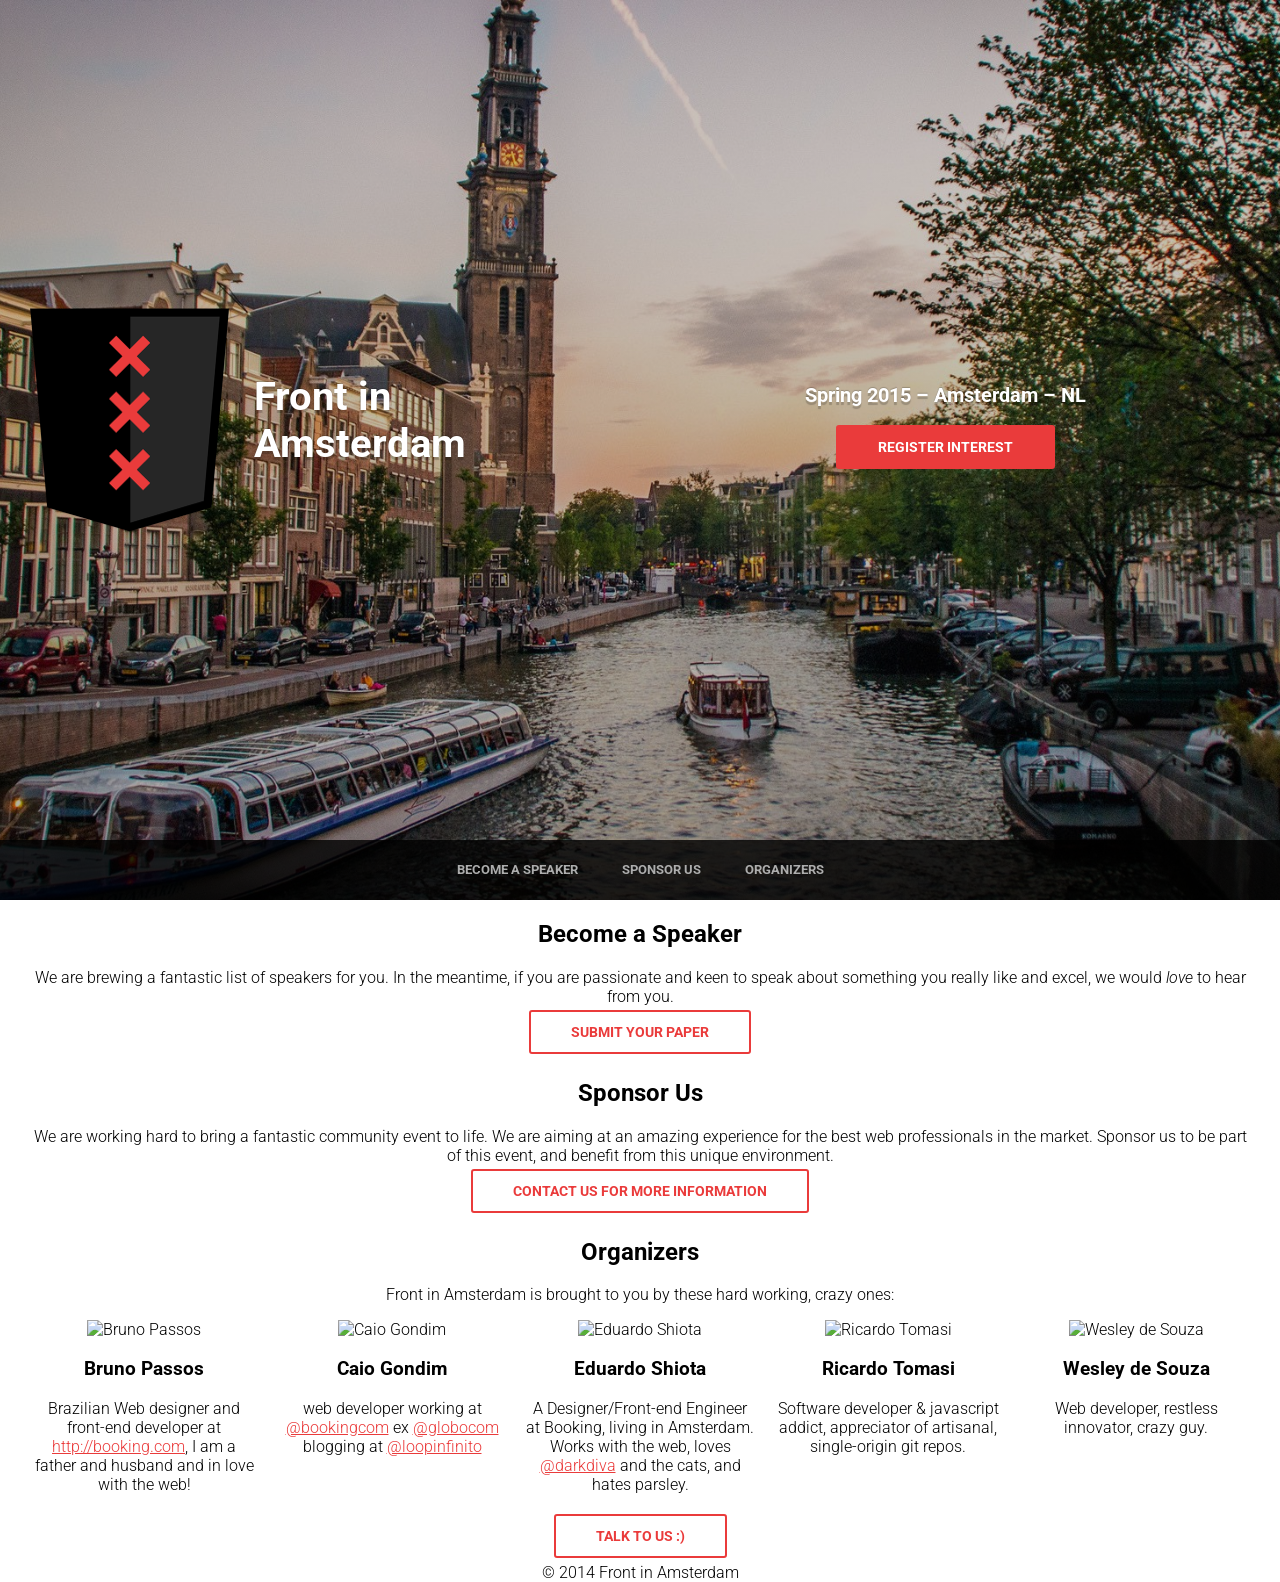
==== commit 1cf0b8d2: "Update 2014-11-18T21:47:39.412Z" ====
--- a/index.html
+++ b/index.html
@@ -4,52 +4,55 @@
 	<meta charset="utf-8">
 	<meta name="viewport" content="width=device-width, initial-scale=1.0, minimum-scale=1.0">
 	<link rel="stylesheet" href="styles/main.css">
-	<link rel="stylesheet" href="//fonts.googleapis.com/css?family=Open+Sans:300,700">
+	<link rel="stylesheet" href="//fonts.googleapis.com/css?family=Roboto:300,700">
 	<title>Front in Amsterdam &ndash; Spring 2015</title>
 </head>
-<body class="-pre-event" data-component="google-analytics">
+<body class="-shhh" data-component="google-analytics">
 
 	<header class="section section-hero" data-component="toggle">
 		<div class="wrapper grid">
-			<div class="section-figure hidden-sm width-1-2 align-middle">
-				<img class="hero-logo" src="./images/fia-shield.png" alt="Front in Amsterdam">
-				<h1 class="hero-logo-text">Front in<br>Amsterdam</h1>
+			<div class="align-middle-filler"></div><div class="section-figure hidden-sm width-1-2 align-middle">
+				<figure class="logo">
+					<img class="logo-img" src="./images/fia-shield.png" alt="Front in Amsterdam">
+					<h1 class="logo-text">Front in<br>Amsterdam</h1>
+				</figure>
 			</div><div class="section-text width-1-1 width-md-1-2 text-center align-middle">
 				<p class="hero-teaser">Spring 2015 &ndash; Amsterdam &ndash; NL</p>
-				<a class="hero-btn-register btn btn-primary" href="#" data-toggle=".hero-form, .hero-btn-register">Register interest</a>
-				<form class="hero-form" action="" hidden data-component="newsletter-register">
-					<input class="input-text" type="email" name="email" placeholder="Your e-mail address">
-					<button class="btn-primary" type="submit">Register</button>
-				</form>
+				<a class="hero-btn-register btn btn-primary" href="#Register" data-toggle=".hero-form, .hero-btn-register" onclick="alert('This is a work in progress, come back in a while.');return false">Register interest</a>
 			</div>
 		</div>
 	</header>
 
 	<nav class="nav" role="navigation" data-component="navigation">
-		<div class="nav-logo">
-			<img class="nav-logo-img" src="./images/fia-shield.png" alt="Front in Amsterdam">
+		<div class="wrapper text-center">
+			<figure class="logo logo-nav">
+				<img class="logo-img" src="./images/fia-shield.png" alt="Front in Amsterdam">
+				<h1 class="logo-text">Front in<br>Amsterdam</h1>
+			</figure>
+			<ul class="nav-menu">
+				<li class="nav-item -pre-event"><a href="#Become-a-Speaker">Become a Speaker</a></li>
+				<li class="nav-item -tbd"><a href="#Speakers">Speakers</a></li>
+				<li class="nav-item -tbd"><a href="#Location">Location</a></li>
+				<li class="nav-item -tbd"><a href="#Schedule">Schedule</a></li>
+				<li class="nav-item -pre-event"><a href="#Sponsor-Us">Sponsor Us</a></li>
+				<li class="nav-item -tbd"><a href="#Sponsors">Sponsors</a></li>
+				<li class="nav-item"><a href="#Organizers">Organizers</a></li>
+				<li class="nav-item visible-sm"><a href="#Register" onclick="alert('This is a work in progress, come back in a while.');return false">Register</a></li>
+			</ul>
+			<a href="#Register" class="nav-cta btn-primary btn-small" onclick="alert('This is a work in progress, come back in a while.');return false">Register</a>
+			<button class="nav-open btn-default btn-small">Menu</button>
 		</div>
-		<ul class="nav-menu">
-			<li class="nav-item"><a href="#Become-a-Speaker">Become a Speaker</a></li>
-			<li class="nav-item -tbd"><a href="#Speakers">Speakers</a></li>
-			<li class="nav-item -tbd"><a href="#Location">Location</a></li>
-			<li class="nav-item -tbd"><a href="#Schedule">Schedule</a></li>
-			<li class="nav-item"><a href="#Sponsor-Us">Sponsor Us</a></li>
-			<li class="nav-item -tbd"><a href="#Sponsors">Sponsors</a></li>
-			<li class="nav-item"><a href="#Organizers">Organizers</a></li>
-		</ul>
-		<button class="nav-open btn-default">Menu</button>
 	</nav>
 
-	<section class="section section-speak" id="Become-a-Speaker">
+	<section class="section section-speak -pre-event" id="Become-a-Speaker">
 		<div class="wrapper text-center">
 			<h1 class="section-title">Become a Speaker</h1>
 			<p>We are brewing a fantastic list of speakers for you. In the meantime, if you are passionate and keen to speak about something you really like and excel, we would <em>love</em> to hear from you.</p>
-			<p><a class="btn" href="mailto:papers@frontinamsterdam.com">Submit to the call for papers</a></p>
+			<p><a class="btn-default" href="mailto:papers@frontinamsterdam.nl" onclick="alert('This is a work in progress, come back in a while.');return false">Submit your paper</a></p>
 		</div>
 	</section>
 
-	<section class="section section-speakers -dev" id="Speakers">
+	<section class="section section-speakers -tbd" id="Speakers">
 		<div class="wrapper text-center">
 			<h1 class="section-title">Speakers</h1>
 			<div class="speaker-list grid grid-padded">
@@ -82,13 +85,13 @@
 		</div>
 	</section>
 
-	<section class="section section-location -dev" id="Location">
+	<section class="section section-location -tbd" id="Location">
 		<div class="wrapper text-center">
 			(here is a map, look how nice and dynamic and interactive it is)
 		</div>
 	</section>
 
-	<section class="section section-schedule -dev" id="Schedule">
+	<section class="section section-schedule -tbd" id="Schedule">
 		<div class="wrapper">
 			<h1 class="section-title">Schedule</h1>
 			<dl class="schedule-calendar">
@@ -119,15 +122,15 @@
 		</div>
 	</section>
 
-	<section class="section section-sponsor-us" id="Sponsor-Us">
+	<section class="section section-sponsor-us -pre-event" id="Sponsor-Us">
 		<div class="wrapper text-center">
 			<h1 class="section-title">Sponsor Us</h1>
 			<p>We are working hard to bring a fantastic community event to life. We are aiming at an amazing experience for the best web professionals in the market. Sponsor us to be part of this event, and benefit from this unique environment.</p>
-			<p><a class="btn" href="sponsor@frontinamsterdam.com">Learn more about sponsoring Front in Amsterdam</a></p>
+			<p><a class="btn-default" href="sponsor@frontinamsterdam.nl" onclick="alert('This is a work in progress, come back in a while.');return false">Contact us for more information</a></p>
 		</div>
 	</section>
 
-	<section class="section section-sponsors" id="Sponsors">
+	<section class="section section-sponsors -tbd" id="Sponsors">
 		<div class="wrapper text-center">
 			<h1 class="section-title">Sponsors</h1>
 			<p>Here are our partners that made this awesome experience possible:</p>
@@ -149,7 +152,7 @@
 		</div>
 	</section>
 
-	<section class="section section-organizers text-center -dev" id="Organizers">
+	<section class="section section-organizers text-center" id="Organizers">
 		<div class="wrapper">
 			<h1 class="section-title">Organizers</h1>
 			<p>Front in Amsterdam is brought to you by these hard working, crazy ones:</p>
@@ -157,15 +160,15 @@
 				<article class="organizer width-1-1 width-md-1-3 width-lg-1-5">
 					<img class="organizer-photo" src="https://graph.facebook.com/passosbruno/picture?type=large&amp;width=200&amp;height=200" alt="Bruno Passos">
 					<h1 class="organizer-name">Bruno Passos</h1>
-					<p class="organizer-bio">Brazilian Web designer and front-end developer at http://booking.com , I am a father and husband and in love with the web!</p>
+					<p class="organizer-bio">Brazilian Web designer and front-end developer at <a href="https://booking.com" target="_blank">http://booking.com</a>, I am a father and husband and in love with the web!</p>
 				</article><article class="organizer width-md-1-3 width-lg-1-5">
 					<img class="organizer-photo" src="https://graph.facebook.com/caiogondim/picture?type=large&amp;width=200&amp;height=200" alt="Caio Gondim">
 					<h1 class="organizer-name">Caio Gondim</h1>
-					<p class="organizer-bio">web developer working at @bookingcom ex @globocom blogging at @loopinfinito</p>
+					<p class="organizer-bio">web developer working at <a href="https://twitter.com/bookingcom" target="_blank">@bookingcom</a> ex <a href="https://twitter.com/globocom" target="_blank">@globocom</a> blogging at <a href="https://twitter.com/loopinfinito" target="_blank">@loopinfinito</a></p>
 				</article><article class="organizer width-md-1-3 width-lg-1-5">
 					<img class="organizer-photo" src="https://graph.facebook.com/eduardo.shiota/picture?type=large&amp;width=200&amp;height=200" alt="Eduardo Shiota">
 					<h1 class="organizer-name">Eduardo Shiota</h1>
-					<p class="organizer-bio">A Designer/Front-end Engineer at Booking, living in Amsterdam. Works with the web, loves @darkdiva and the cats, and hates parsley.</p>
+					<p class="organizer-bio">A Designer/Front-end Engineer at Booking, living in Amsterdam. Works with the web, loves <a href="https://twitter.com/darkdiva" target="_blank">@darkdiva</a> and the cats, and hates parsley.</p>
 				</article><article class="organizer width-md-1-2 width-lg-1-5">
 					<img class="organizer-photo" src="https://graph.facebook.com/ricardobeat/picture?type=large&amp;width=200&amp;height=200" alt="Ricardo Tomasi">
 					<h1 class="organizer-name">Ricardo Tomasi</h1>
@@ -176,7 +179,7 @@
 					<p class="organizer-bio">Web developer, restless innovator, crazy guy.</p>
 				</article>
 			</div>
-			<p><a class="btn" href="mailto:contact@frontinamsterdam.com">Talk to us :)</a></p>
+			<p><a class="btn-default" href="mailto:contact@frontinamsterdam.nl" onclick="alert('This is a work in progress, come back in a while.');return false">Talk to us :)</a></p>
 		</div>
 	</section>
 
@@ -184,6 +187,6 @@
 		<div class="wrapper">&copy; 2014 Front in Amsterdam</div>
 	</footer>
 
-	<script src="scripts/main.js"></script>
+	<script src="scripts/main.js" async></script>
 </body>
 </html>
--- a/styles/main.css
+++ b/styles/main.css
@@ -32,18 +32,34 @@
 	color: #000;
 }
 
-a {
+a,
+.btn-default,
+.btn-info,
+.btn-primary,
+.btn-danger {
 	color: #ea3b3b;
-	transition: color 0.3s ease;
-}
-
-a:hover {
+	transition: all 0.15s ease;
+}
+
+a:hover,
+.btn-default:hover,
+.btn-info:hover,
+.btn-primary:hover,
+.btn-danger:hover {
 	color: #000;
 }
 
 strong,
 b {
 	font-weight: 700;
+}
+
+body.-shhh .-tbd {
+	display: none;
+}
+
+body.-lets-go .-pre-event {
+	display: none;
 }
 
 .wrapper,
@@ -193,12 +209,15 @@
 .btn-danger {
 	line-height: 21px;
 	margin: 0;
-	padding: 11px;
-	border: 0 solid #000;
-	background-color: #adadad;
-	color: #fff;
+	padding: 12px 40px;
+	border: 2px solid #ea3b3b;
+	border-radius: 3px;
+	background-color: transparent;
+	color: #ea3b3b;
 	vertical-align: top;
+	font-size: 0.875em;
 	font-weight: 700;
+	text-transform: uppercase;
 	text-decoration: none;
 	cursor: pointer;
 }
@@ -215,8 +234,8 @@
 .btn-danger:hover,
 .btn-danger:focus,
 .btn-danger:active {
-	padding-bottom: 8px;
-	border-bottom-width: 2px;
+	color: #fff;
+	background-color: #ea3b3b;
 	outline: 0;
 }
 
@@ -224,27 +243,32 @@
 .btn-info:active,
 .btn-primary:active,
 .btn-danger:active {
-	border-top-width: 2px;
-	border-bottom-width: 0;
-	background-color: #adadad;
+	background-color: #c31616;
+}
+
+.btn-small {
+	padding: 6px 20px;
 }
 
 .btn-info {
-	border-color: #ea3b3b;
+	color: #fff;
 	background-color: #ea3b3b;
 }
 
 .btn-info:active {
+	background-color: #c31616;
+}
+
+.btn-primary {
+	color: #fff;
+	border-color: transparent;
 	background-color: #ea3b3b;
 }
 
-.btn-primary {
-	border-color: #ea3b3b;
-	background-color: #ea3b3b;
-}
-
+.btn-primary:hover,
+.btn-primary:focus,
 .btn-primary:active {
-	background-color: #ea3b3b;
+	background-color: #c31616;
 }
 
 .btn-danger {
@@ -281,6 +305,14 @@
 }
 
 body .align-middle {
+	vertical-align: middle;
+}
+
+body .align-middle-filler {
+	display: inline-block;
+	width: 1px;
+	height: 100%;
+	margin-right: -1px;
 	vertical-align: middle;
 }
 
@@ -308,6 +340,91 @@
 .list-linear,
 .list-linear > li {
 	display: inline-block;
+}
+
+.nav {
+	position: absolute;
+	bottom: 0;
+	left: 0;
+	right: 0;
+	min-height: 60px;
+	background-color: rgba(0, 0, 0, 0.8);
+	color: #fff;
+}
+
+.nav .wrapper {
+	position: relative;
+}
+
+.nav.-fixed {
+	position: fixed;
+	top: 0;
+	bottom: auto;
+}
+
+.nav.-fixed .logo-nav,
+.nav.-fixed .nav-cta {
+	opacity: 1;
+}
+
+.logo-nav,
+.nav-cta,
+.nav-open {
+	position: absolute;
+	top: 0;
+	left: 0;
+	transition: all 0.5s ease;
+}
+
+.logo-nav .logo-img {
+	width: 60px;
+	margin-right: 5px;
+}
+
+.logo-nav .logo-text {
+	margin-top: -7px;
+	font-size: 0.875em;
+	text-align: left;
+	font-weight: 700;
+}
+
+.nav-cta,
+.nav-open {
+	top: 11px;
+	left: auto;
+	right: 0;
+}
+
+.nav-menu {
+	list-style-type: none;
+	padding: 0;
+	margin: 0 auto;
+}
+
+.nav-item {
+	line-height: 60px;
+	margin: 0 20px;
+	font-size: 0.8125em;
+	font-weight: 700;
+	text-transform: uppercase;
+}
+
+.nav-item,
+.nav-item a,
+.nav-item .btn-default,
+.nav-item .btn-info,
+.nav-item .btn-primary,
+.nav-item .btn-danger {
+	color: #adadad;
+	text-decoration: none;
+}
+
+.nav-item a:hover,
+.nav-item .btn-default:hover,
+.nav-item .btn-info:hover,
+.nav-item .btn-primary:hover,
+.nav-item .btn-danger:hover {
+	color: #ea3b3b;
 }
 
 .main-nav {
@@ -325,13 +442,21 @@
 }
 
 .main-nav,
-.main-nav a {
+.main-nav a,
+.main-nav .btn-default,
+.main-nav .btn-info,
+.main-nav .btn-primary,
+.main-nav .btn-danger {
 	display: inline-block;
 	text-decoration: none;
 	color: #fff;
 }
 
-.main-nav a:hover {
+.main-nav a:hover,
+.main-nav .btn-default:hover,
+.main-nav .btn-info:hover,
+.main-nav .btn-primary:hover,
+.main-nav .btn-danger:hover {
 	text-decoration: underline;
 }
 
@@ -345,7 +470,11 @@
 	background-position: 0 60%;
 }
 
-.main-nav h1 a:hover {
+.main-nav h1 a:hover,
+.main-nav h1 .btn-default:hover,
+.main-nav h1 .btn-info:hover,
+.main-nav h1 .btn-primary:hover,
+.main-nav h1 .btn-danger:hover {
 	text-decoration: none;
 }
 
@@ -366,7 +495,11 @@
 	margin-bottom: 20px;
 }
 
-.main-footer a {
+.main-footer a,
+.main-footer .btn-default,
+.main-footer .btn-info,
+.main-footer .btn-primary,
+.main-footer .btn-danger {
 	color: #fff;
 }
 
@@ -376,22 +509,45 @@
 
 .section-hero {
 	color: #fff;
-	height: 600px;
-	background: #e9e0df url('../images/amsterdam.jpg') center center no-repeat;
+	background: linear-gradient(rgba(0, 0, 0, 0.2), rgba(0, 0, 0, 0.3)), url('../images/amsterdam.jpg');
+	background-position: center center;
+	background-repeat: no-repeat;
 	background-size: cover;
-	box-shadow: inset 0 0 200px rgba(0, 0, 0, 0.6);
 }
 
 .section-hero .wrapper {
 	height: 100%;
 }
 
-.section-hero .section-figure {
-	height: 100%;
-}
-
-.hero-logo {
-	width: 300px;
+.logo {
+	margin: 0;
+}
+
+.logo-img,
+.logo-text {
+	display: inline-block;
+	vertical-align: middle;
+}
+
+.logo-img {
+	width: 200px;
+	margin-right: 20px;
+}
+
+.logo-text,
+.hero-teaser {
+	font-weight: 700;
+	text-shadow: 0px 3px 1px rgba(0, 0, 0, 0.2), 0px -1px 1px rgba(0, 0, 0, 0.2);
+}
+
+.logo-text {
+	margin: 0;
+	font-size: 2.5em;
+}
+
+.hero-teaser {
+	font-size: 1.25em;
+	margin: 0 0 30px 0;
 }
 
 @media only screen and (min-width: 768px) {
@@ -468,6 +624,24 @@
 	width: 85.71428%;
 }
 
+.logo-nav,
+.nav-cta,
+.nav-open {
+	opacity: 0;
+}
+
+.nav-menu {
+	padding: 0 100px;
+}
+
+.nav-item {
+	display: inline-block;
+}
+
+.nav-open {
+	display: none;
+}
+
 .main-nav {
 	text-transform: uppercase;
 }
@@ -476,7 +650,11 @@
 	transition: all 0.5s ease;
 }
 
-.main-nav h1 a {
+.main-nav h1 a,
+.main-nav h1 .btn-default,
+.main-nav h1 .btn-info,
+.main-nav h1 .btn-primary,
+.main-nav h1 .btn-danger {
 	padding-left: 230px;
 	padding-right: 20px;
 }
@@ -495,6 +673,11 @@
 
 .main-nav li:first-child {
 	margin-left: 0;
+}
+
+.section-hero {
+	height: 100vh;
+	padding-bottom: 60px;
 }
 
 }
@@ -515,6 +698,10 @@
 	width: 748px;
 }
 
+.nav-item {
+	margin: 0 10px;
+}
+
 .main-nav {
 	letter-spacing: 0.00625em;
 }
@@ -527,8 +714,12 @@
 	margin-left: 15px;
 }
 
-.hero-logo {
-	width: 200px;
+.logo-img {
+	width: 100px;
+}
+
+.logo-text {
+	font-size: 1.875em;
 }
 
 }
@@ -627,7 +818,6 @@
 
 body {
 	font-size: 1em;
-	padding-top: 64px;
 }
 
 .hidden-sm,
@@ -644,6 +834,37 @@
 	padding-left: 20px;
 	padding-right: 20px;
 	padding-bottom: 20px;
+}
+
+.nav {
+	position: fixed;
+	top: 0;
+	bottom: auto;
+}
+
+.logo-nav,
+.nav-cta,
+.nav-open {
+	left: 10px;
+}
+
+.nav-cta,
+.nav-open {
+	left: auto;
+	right: 10px;
+}
+
+.nav-cta {
+	display: none;
+}
+
+.nav-menu {
+	display: none;
+	margin-top: 60px;
+}
+
+.nav-menu.-opened {
+	display: block;
 }
 
 .main-nav {
@@ -689,6 +910,10 @@
 }
 
 .main-nav .nav-ul-menu a,
+.main-nav .nav-ul-menu .btn-default,
+.main-nav .nav-ul-menu .btn-info,
+.main-nav .nav-ul-menu .btn-primary,
+.main-nav .nav-ul-menu .btn-danger,
 .main-nav .nav-ul-menu h2 {
 	display: block;
 	margin: 0;
@@ -728,7 +953,11 @@
 }
 
 .main-nav .nav-ul-menu li,
-.main-nav .nav-ul-menu a {
+.main-nav .nav-ul-menu a,
+.main-nav .nav-ul-menu .btn-default,
+.main-nav .nav-ul-menu .btn-info,
+.main-nav .nav-ul-menu .btn-primary,
+.main-nav .nav-ul-menu .btn-danger {
 	color: #000;
 }
 
@@ -752,5 +981,10 @@
 	height: 100%;
 }
 
-}
-
+.section-hero {
+	height: 400px;
+	padding-top: 60px;
+}
+
+}
+
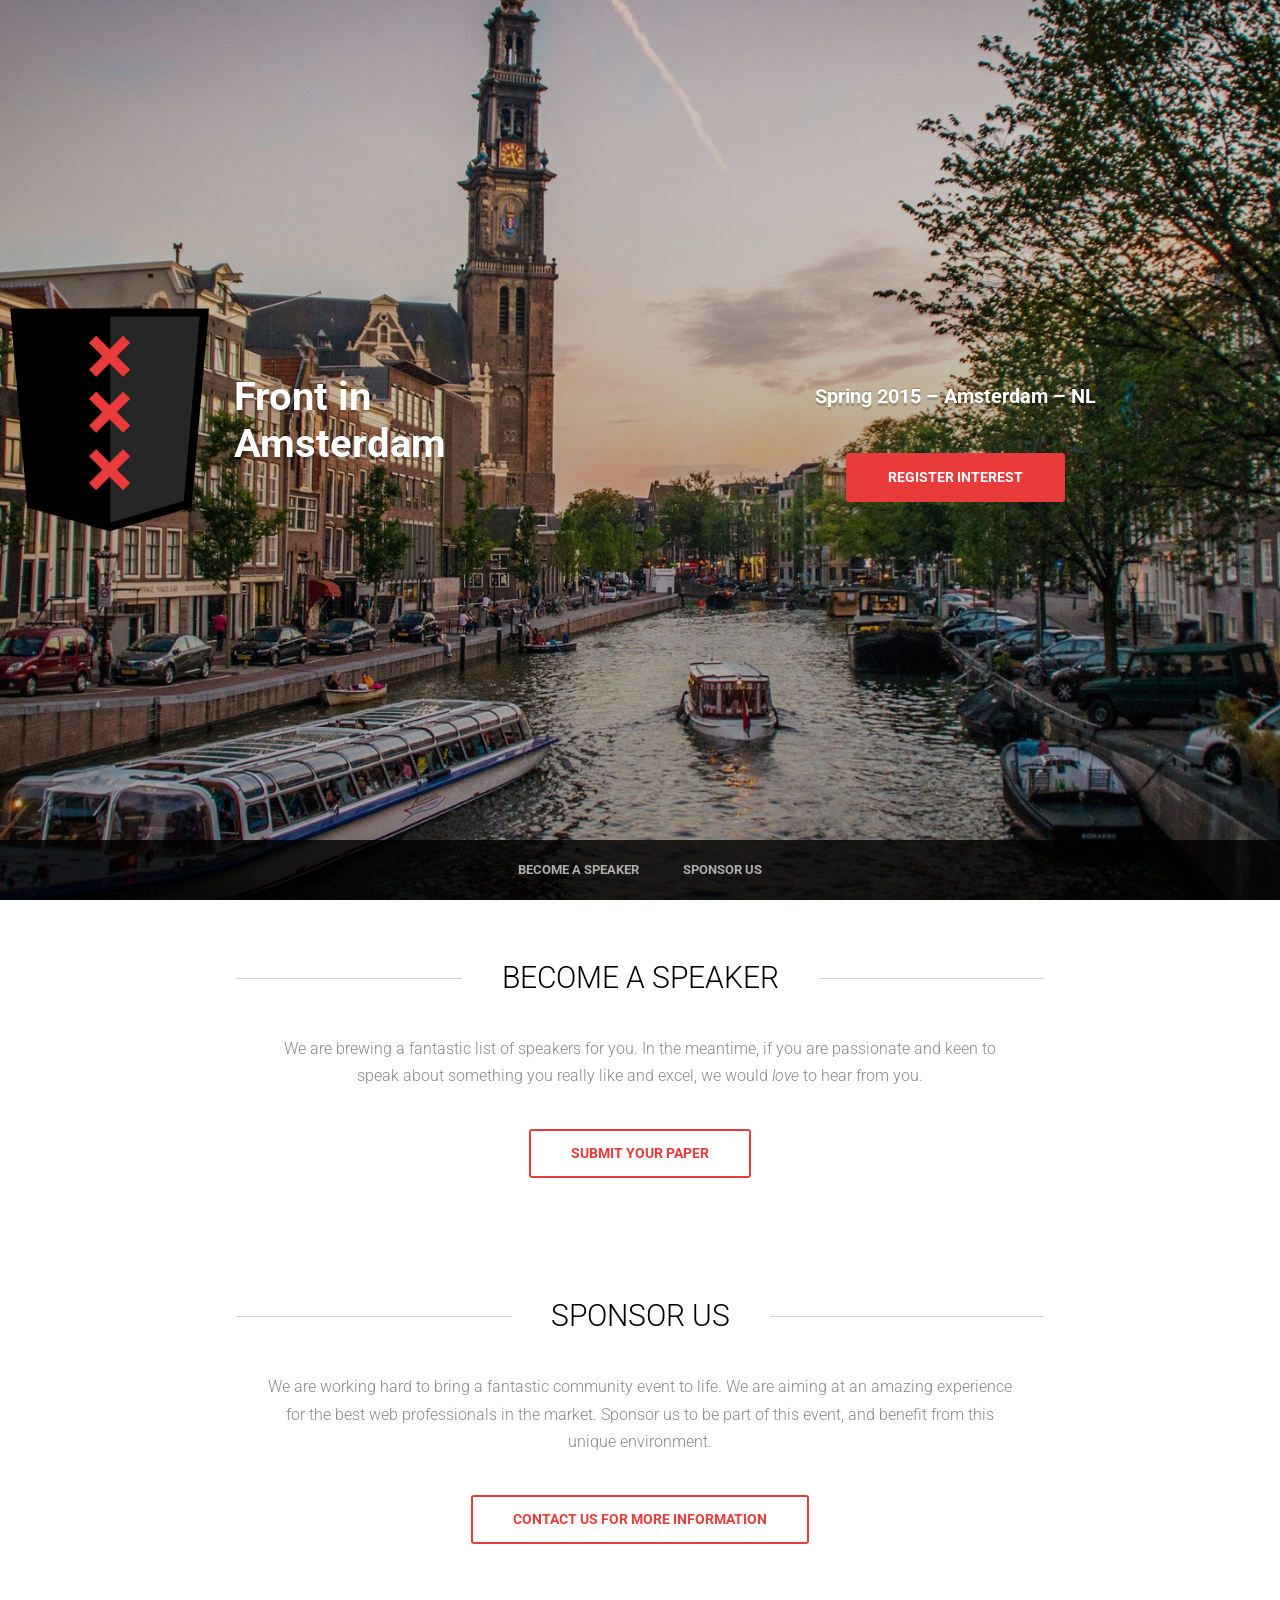
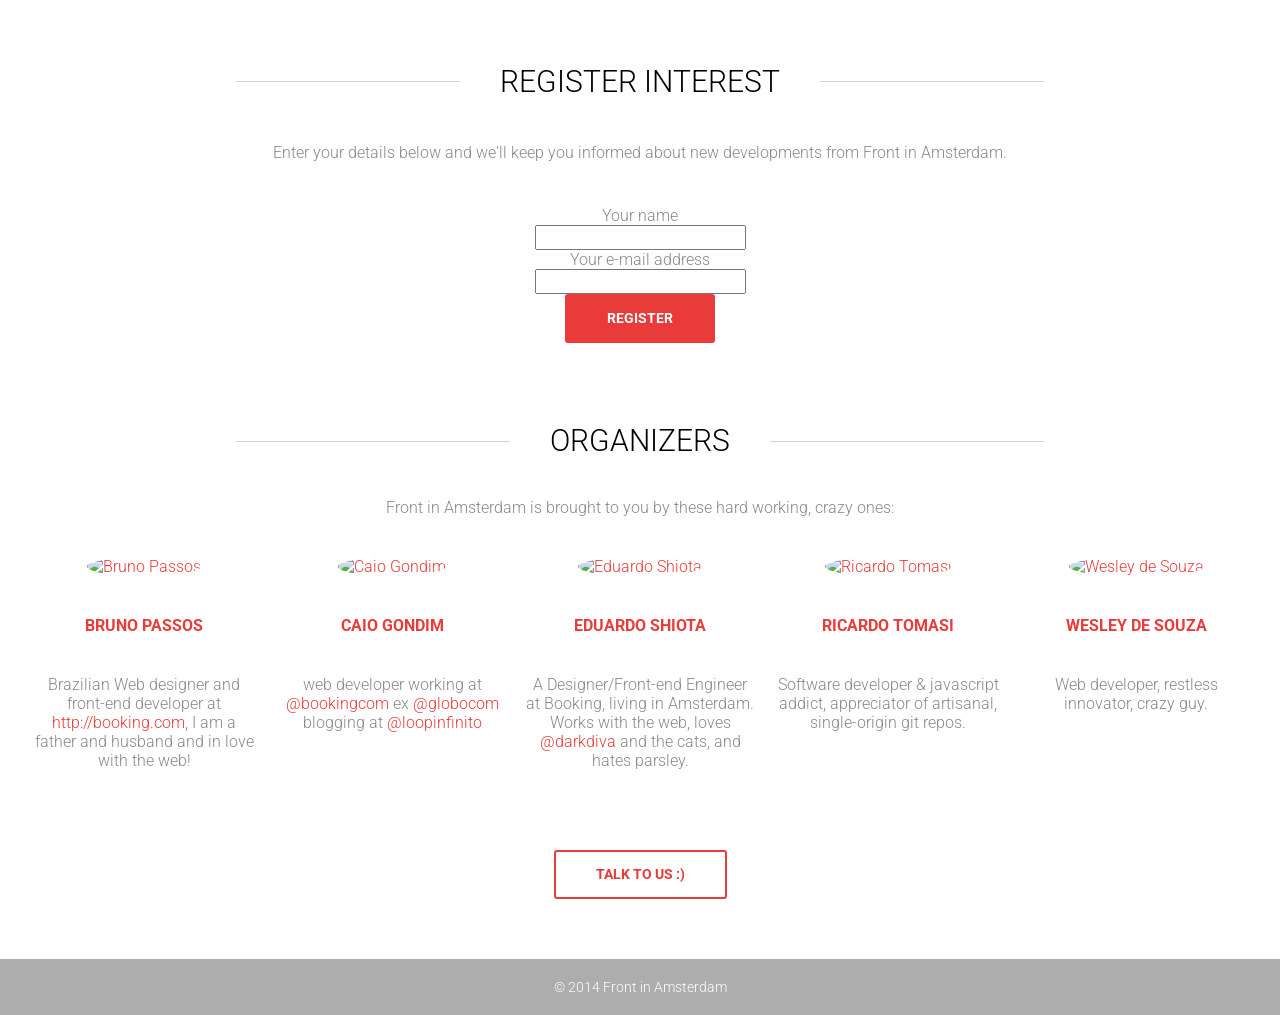
==== commit 2ff7dddb: "Update 2014-12-03T22:51:02.898Z" ====
--- a/index.html
+++ b/index.html
@@ -9,7 +9,7 @@
 </head>
 <body class="-shhh" data-component="google-analytics">
 
-	<header class="section section-hero" data-component="toggle">
+	<header class="section section-hero" id="Home">
 		<div class="wrapper grid">
 			<div class="align-middle-filler"></div><div class="section-figure hidden-sm width-1-2 align-middle">
 				<figure class="logo">
@@ -18,43 +18,46 @@
 				</figure>
 			</div><div class="section-text width-1-1 width-md-1-2 text-center align-middle">
 				<p class="hero-teaser">Spring 2015 &ndash; Amsterdam &ndash; NL</p>
-				<a class="hero-btn-register btn btn-primary" href="#Register" data-toggle=".hero-form, .hero-btn-register" onclick="alert('This is a work in progress, come back in a while.');return false">Register interest</a>
+				<a class="hero-btn-register btn btn-primary" data-scroll href="#Register">Register interest</a>
 			</div>
 		</div>
 	</header>
 
 	<nav class="nav" role="navigation" data-component="navigation">
 		<div class="wrapper text-center">
-			<figure class="logo logo-nav">
-				<img class="logo-img" src="./images/fia-shield.png" alt="Front in Amsterdam">
-				<h1 class="logo-text">Front in<br>Amsterdam</h1>
-			</figure>
+			<a data-scroll href="#Home">
+				<figure class="logo logo-nav">
+					<img class="logo-img" src="./images/fia-shield.png" alt="Front in Amsterdam">
+					<h1 class="logo-text">Front in<br>Amsterdam</h1>
+				</figure>
+			</a>
 			<ul class="nav-menu">
-				<li class="nav-item -pre-event"><a href="#Become-a-Speaker">Become a Speaker</a></li>
-				<li class="nav-item -tbd"><a href="#Speakers">Speakers</a></li>
-				<li class="nav-item -tbd"><a href="#Location">Location</a></li>
-				<li class="nav-item -tbd"><a href="#Schedule">Schedule</a></li>
-				<li class="nav-item -pre-event"><a href="#Sponsor-Us">Sponsor Us</a></li>
-				<li class="nav-item -tbd"><a href="#Sponsors">Sponsors</a></li>
-				<li class="nav-item"><a href="#Organizers">Organizers</a></li>
-				<li class="nav-item visible-sm"><a href="#Register" onclick="alert('This is a work in progress, come back in a while.');return false">Register</a></li>
+				<li class="nav-item -pre-event"><a data-scroll href="#Become-a-Speaker">Become a Speaker</a></li>
+				<li class="nav-item -tbd"><a data-scroll href="#Speakers">Speakers</a></li>
+				<li class="nav-item -tbd"><a data-scroll href="#Location">Location</a></li>
+				<li class="nav-item -tbd"><a data-scroll href="#Schedule">Schedule</a></li>
+				<li class="nav-item -pre-event"><a data-scroll href="#Sponsor-Us">Sponsor Us</a></li>
+				<li class="nav-item -tbd"><a data-scroll href="#Sponsors">Sponsors</a></li>
+				<li class="nav-item visible-sm"><a data-scroll href="#Register">Register</a></li>
 			</ul>
-			<a href="#Register" class="nav-cta btn-primary btn-small" onclick="alert('This is a work in progress, come back in a while.');return false">Register</a>
+			<a data-scroll href="#Register" class="nav-cta btn-primary btn-small">Register</a>
 			<button class="nav-open btn-default btn-small">Menu</button>
 		</div>
 	</nav>
 
 	<section class="section section-speak -pre-event" id="Become-a-Speaker">
 		<div class="wrapper text-center">
-			<h1 class="section-title">Become a Speaker</h1>
-			<p>We are brewing a fantastic list of speakers for you. In the meantime, if you are passionate and keen to speak about something you really like and excel, we would <em>love</em> to hear from you.</p>
-			<p><a class="btn-default" href="mailto:papers@frontinamsterdam.nl" onclick="alert('This is a work in progress, come back in a while.');return false">Submit your paper</a></p>
+			<h1 class="section-title"><span>Become a Speaker</span></h1>
+			<div class="section-text">
+				<p>We are brewing a fantastic list of speakers for you. In the meantime, if you are passionate and keen to speak about something you really like and excel, we would <em>love</em> to hear from you.</p>
+				<p><a class="btn-default" href="mailto:papers@frontinamsterdam.nl" onclick="alert('This is a work in progress, come back in a while.');return false">Submit your paper</a></p>
+			</div>
 		</div>
 	</section>
 
 	<section class="section section-speakers -tbd" id="Speakers">
 		<div class="wrapper text-center">
-			<h1 class="section-title">Speakers</h1>
+			<h1 class="section-title"><span>Speakers</span></h1>
 			<div class="speaker-list grid grid-padded">
 				<article class="speaker width-1-1 width-md-1-2 width-lg-1-3">
 					<img class="speaker-photo" alt="Speaker Name">
@@ -93,7 +96,7 @@
 
 	<section class="section section-schedule -tbd" id="Schedule">
 		<div class="wrapper">
-			<h1 class="section-title">Schedule</h1>
+			<h1 class="section-title"><span>Schedule</span></h1>
 			<dl class="schedule-calendar">
 				<dt class="schedule-time">8:00</dt>
 				<dd class="schedule-event">
@@ -124,16 +127,20 @@
 
 	<section class="section section-sponsor-us -pre-event" id="Sponsor-Us">
 		<div class="wrapper text-center">
-			<h1 class="section-title">Sponsor Us</h1>
-			<p>We are working hard to bring a fantastic community event to life. We are aiming at an amazing experience for the best web professionals in the market. Sponsor us to be part of this event, and benefit from this unique environment.</p>
-			<p><a class="btn-default" href="sponsor@frontinamsterdam.nl" onclick="alert('This is a work in progress, come back in a while.');return false">Contact us for more information</a></p>
+			<h1 class="section-title"><span>Sponsor Us</span></h1>
+			<div class="section-text">
+				<p>We are working hard to bring a fantastic community event to life. We are aiming at an amazing experience for the best web professionals in the market. Sponsor us to be part of this event, and benefit from this unique environment.</p>
+				<p><a class="btn-default" href="mailto:sponsor@frontinamsterdam.nl" onclick="alert('This is a work in progress, come back in a while.');return false">Contact us for more information</a></p>
+			</div>
 		</div>
 	</section>
 
 	<section class="section section-sponsors -tbd" id="Sponsors">
 		<div class="wrapper text-center">
-			<h1 class="section-title">Sponsors</h1>
-			<p>Here are our partners that made this awesome experience possible:</p>
+			<h1 class="section-title"><span>Sponsors</span></h1>
+			<div class="section-text">
+				<p>Here are our partners that made this awesome experience possible:</p>
+			</div>
 			<div class="sponsors-list grid grid-padded">
 				<article class="sponsor sponsor-gold width-1-1">
 					<a href=""><img class="sponsor-image" alt="Sponsor Name"></a>
@@ -152,30 +159,62 @@
 		</div>
 	</section>
 
+	<section class="section section-register text-center" id="Register">
+		<div class="wrapper">
+			<h1 class="section-title"><span>Register interest</span></h1>
+			<div class="section-text">
+				<p>Enter your details below and we'll keep you informed about new developments from Front in Amsterdam.</p>
+			</div>
+			<form class="form" data-component="form-register" class="section-text">
+				<div class="form-field">
+					<div class="form-label">Your name</div>
+					<input class="form-input" type="text" name="name" required>
+				</div>
+				<div class="form-field">
+					<div class="form-label">Your e-mail address</div>
+					<input class="form-input" type="email" name="email" required>
+				</div>
+				<div class="form-footer">
+					<button class="btn-primary" type="submit">Register</button>
+				</div>
+			</form>
+		</div>
+	</section>
+
 	<section class="section section-organizers text-center" id="Organizers">
 		<div class="wrapper">
-			<h1 class="section-title">Organizers</h1>
+			<h1 class="section-title"><span>Organizers</span></h1>
 			<p>Front in Amsterdam is brought to you by these hard working, crazy ones:</p>
 			<div class="organizers grid grid-padded">
 				<article class="organizer width-1-1 width-md-1-3 width-lg-1-5">
-					<img class="organizer-photo" src="https://graph.facebook.com/passosbruno/picture?type=large&amp;width=200&amp;height=200" alt="Bruno Passos">
-					<h1 class="organizer-name">Bruno Passos</h1>
+					<a href="http://brunopassos.com/" target="_blank">
+						<img class="organizer-photo" src="https://graph.facebook.com/passosbruno/picture?type=large&amp;width=200&amp;height=200" alt="Bruno Passos">
+						<h1 class="organizer-name">Bruno Passos</h1>
+					</a>
 					<p class="organizer-bio">Brazilian Web designer and front-end developer at <a href="https://booking.com" target="_blank">http://booking.com</a>, I am a father and husband and in love with the web!</p>
 				</article><article class="organizer width-md-1-3 width-lg-1-5">
-					<img class="organizer-photo" src="https://graph.facebook.com/caiogondim/picture?type=large&amp;width=200&amp;height=200" alt="Caio Gondim">
-					<h1 class="organizer-name">Caio Gondim</h1>
+					<a href="http://caiogondim.com/" target="_blank">
+						<img class="organizer-photo" src="https://graph.facebook.com/caiogondim/picture?type=large&amp;width=200&amp;height=200" alt="Caio Gondim">
+						<h1 class="organizer-name">Caio Gondim</h1>
+					</a>
 					<p class="organizer-bio">web developer working at <a href="https://twitter.com/bookingcom" target="_blank">@bookingcom</a> ex <a href="https://twitter.com/globocom" target="_blank">@globocom</a> blogging at <a href="https://twitter.com/loopinfinito" target="_blank">@loopinfinito</a></p>
 				</article><article class="organizer width-md-1-3 width-lg-1-5">
-					<img class="organizer-photo" src="https://graph.facebook.com/eduardo.shiota/picture?type=large&amp;width=200&amp;height=200" alt="Eduardo Shiota">
-					<h1 class="organizer-name">Eduardo Shiota</h1>
+					<a href="http://eshiota.com/" target="_blank">
+						<img class="organizer-photo" src="https://graph.facebook.com/eduardo.shiota/picture?type=large&amp;width=200&amp;height=200" alt="Eduardo Shiota">
+						<h1 class="organizer-name">Eduardo Shiota</h1>
+					</a>
 					<p class="organizer-bio">A Designer/Front-end Engineer at Booking, living in Amsterdam. Works with the web, loves <a href="https://twitter.com/darkdiva" target="_blank">@darkdiva</a> and the cats, and hates parsley.</p>
-				</article><article class="organizer width-md-1-2 width-lg-1-5">
-					<img class="organizer-photo" src="https://graph.facebook.com/ricardobeat/picture?type=large&amp;width=200&amp;height=200" alt="Ricardo Tomasi">
-					<h1 class="organizer-name">Ricardo Tomasi</h1>
+				</article><article class="organizer width-md-1-3 width-lg-1-5">
+					<a href="http://ricardo.cc/" target="_blank">
+						<img class="organizer-photo" src="https://graph.facebook.com/ricardobeat/picture?type=large&amp;width=200&amp;height=200" alt="Ricardo Tomasi">
+						<h1 class="organizer-name">Ricardo Tomasi</h1>
+					</a>
 					<p class="organizer-bio">Software developer &amp; javascript addict, appreciator of artisanal, single-origin git repos.</p>
-				</article><article class="organizer width-md-1-2 width-lg-1-5">
-					<img class="organizer-photo" src="https://graph.facebook.com/wesley.souza/picture?type=large&amp;width=200&amp;height=200" alt="Wesley de Souza">
-					<h1 class="organizer-name">Wesley de Souza</h1>
+				</article><article class="organizer width-md-1-3 width-lg-1-5">
+					<a href="http://wex.vc/" target="_blank">
+						<img class="organizer-photo" src="https://graph.facebook.com/wesley.souza/picture?type=large&amp;width=200&amp;height=200" alt="Wesley de Souza">
+						<h1 class="organizer-name">Wesley de Souza</h1>
+					</a>
 					<p class="organizer-bio">Web developer, restless innovator, crazy guy.</p>
 				</article>
 			</div>
--- a/styles/main.css
+++ b/styles/main.css
@@ -37,6 +37,7 @@
 .btn-info,
 .btn-primary,
 .btn-danger {
+	text-decoration: none;
 	color: #ea3b3b;
 	transition: all 0.15s ease;
 }
@@ -207,6 +208,7 @@
 .btn-info,
 .btn-primary,
 .btn-danger {
+	display: inline-block;
 	line-height: 21px;
 	margin: 0;
 	padding: 12px 40px;
@@ -350,6 +352,7 @@
 	min-height: 60px;
 	background-color: rgba(0, 0, 0, 0.8);
 	color: #fff;
+	z-index: 10;
 }
 
 .nav .wrapper {
@@ -386,6 +389,15 @@
 	font-size: 0.875em;
 	text-align: left;
 	font-weight: 700;
+}
+
+.logo-nav,
+.logo-nav a,
+.logo-nav .btn-default,
+.logo-nav .btn-info,
+.logo-nav .btn-primary,
+.logo-nav .btn-danger {
+	color: #fff;
 }
 
 .nav-cta,
@@ -427,84 +439,50 @@
 	color: #ea3b3b;
 }
 
-.main-nav {
-	position: fixed;
-	z-index: 10;
-	top: 0;
+.section {
+	color: #888;
+}
+
+.section h1,
+.section p {
+	margin-top: 40px;
+	margin-bottom: 40px;
+}
+
+.section .wrapper {
+	padding-top: 20px;
+	padding-bottom: 20px;
+}
+
+.section-title {
+	position: relative;
+	font-size: 1em;
+	margin: 0 auto;
+	max-width: 808px;
+}
+
+.section-title::before {
+	content: '';
+	display: block;
+	position: absolute;
+	top: 50%;
 	left: 0;
 	width: 100%;
-	line-height: 60px;
-	background-color: #000;
-	font-size: 0.875em;
-	font-weight: 700;
-	letter-spacing: 0.125em;
-	outline: 1px solid rgba(255, 255, 255, 0.2);
-}
-
-.main-nav,
-.main-nav a,
-.main-nav .btn-default,
-.main-nav .btn-info,
-.main-nav .btn-primary,
-.main-nav .btn-danger {
+	height: 1px;
+	background-color: #d3d3d3;
+	z-index: 1;
+}
+
+.section-title span {
+	position: relative;
 	display: inline-block;
-	text-decoration: none;
-	color: #fff;
-}
-
-.main-nav a:hover,
-.main-nav .btn-default:hover,
-.main-nav .btn-info:hover,
-.main-nav .btn-primary:hover,
-.main-nav .btn-danger:hover {
-	text-decoration: underline;
-}
-
-.main-nav h1 {
-	margin: 0 40px 0 -90px;
-	font-family: 'Gruppo', sans-serif;
-	font-size: 2.71429em;
-	letter-spacing: -0.1em;
-	text-transform: none;
-	background-size: 230px 100px;
-	background-position: 0 60%;
-}
-
-.main-nav h1 a:hover,
-.main-nav h1 .btn-default:hover,
-.main-nav h1 .btn-info:hover,
-.main-nav h1 .btn-primary:hover,
-.main-nav h1 .btn-danger:hover {
-	text-decoration: none;
-}
-
-.main-footer {
-	background-color: #adadad;
-	color: #fff;
-	margin-bottom: 0;
-	padding-top: 20px;
-	padding-bottom: 20px;
-}
-
-.main-footer h1 {
-	font-size: 1.125em;
-	margin: 0 0 5px 0;
-}
-
-.main-footer ul {
-	margin-bottom: 20px;
-}
-
-.main-footer a,
-.main-footer .btn-default,
-.main-footer .btn-info,
-.main-footer .btn-primary,
-.main-footer .btn-danger {
-	color: #fff;
-}
-
-.main-footer .copyright {
-	text-align: center;
+	padding: 0 40px;
+	font-size: 1.875em;
+	color: #000;
+	font-weight: 300;
+	text-transform: uppercase;
+	background-color: #fff;
+	z-index: 2;
 }
 
 .section-hero {
@@ -516,6 +494,7 @@
 }
 
 .section-hero .wrapper {
+	padding: 0;
 	height: 100%;
 }
 
@@ -534,20 +513,35 @@
 	margin-right: 20px;
 }
 
+.logo-text {
+	margin: 0;
+	font-size: 2.5em;
+}
+
 .logo-text,
 .hero-teaser {
 	font-weight: 700;
 	text-shadow: 0px 3px 1px rgba(0, 0, 0, 0.2), 0px -1px 1px rgba(0, 0, 0, 0.2);
 }
 
-.logo-text {
-	margin: 0;
-	font-size: 2.5em;
-}
-
 .hero-teaser {
 	font-size: 1.25em;
 	margin: 0 0 30px 0;
+}
+
+.section-organizers .organizer-name {
+	font-size: 1em;
+	text-transform: uppercase;
+}
+
+.section-organizers .organizer-photo {
+	border-radius: 50%;
+}
+
+.section-footer {
+	font-size: 0.875em;
+	color: #fff;
+	background-color: #adadad;
 }
 
 @media only screen and (min-width: 768px) {
@@ -642,37 +636,8 @@
 	display: none;
 }
 
-.main-nav {
-	text-transform: uppercase;
-}
-
-body.-has-transitions-enabled .main-nav {
-	transition: all 0.5s ease;
-}
-
-.main-nav h1 a,
-.main-nav h1 .btn-default,
-.main-nav h1 .btn-info,
-.main-nav h1 .btn-primary,
-.main-nav h1 .btn-danger {
-	padding-left: 230px;
-	padding-right: 20px;
-}
-
-.main-nav .nav-right {
-	text-align: right;
-}
-
-.-has-scroll-on-top .main-nav {
-	line-height: 100px;
-}
-
-.main-nav li {
-	margin-left: 40px;
-}
-
-.main-nav li:first-child {
-	margin-left: 0;
+.section-text {
+	line-height: 1.7;
 }
 
 .section-hero {
@@ -702,18 +667,6 @@
 	margin: 0 10px;
 }
 
-.main-nav {
-	letter-spacing: 0.00625em;
-}
-
-.main-nav h1 {
-	margin-right: 10px;
-}
-
-.main-nav li {
-	margin-left: 15px;
-}
-
 .logo-img {
 	width: 100px;
 }
@@ -812,6 +765,11 @@
 	width: 1260px;
 }
 
+.section-text {
+	margin: 0 auto;
+	max-width: 748px;
+}
+
 }
 
 @media only screen and (max-width: 767px) {
@@ -863,122 +821,21 @@
 	margin-top: 60px;
 }
 
+.nav-menu a,
+.nav-menu .btn-default,
+.nav-menu .btn-info,
+.nav-menu .btn-primary,
+.nav-menu .btn-danger {
+	color: #fff;
+}
+
 .nav-menu.-opened {
 	display: block;
 }
 
-.main-nav {
-	line-height: 44px;
-	letter-spacing: 0.00625em;
-}
-
-.main-nav .wrapper {
-	padding: 0;
-}
-
-.main-nav h1 {
-	margin: 0;
-	padding: 0 0 0 10px;
-	font-size: 1.875em;
-	background: none;
-}
-
-.main-nav ul {
-	font-size: 0.875em;
-}
-
-.main-nav .nav-dropdown {
-	padding: 0 10px;
-}
-
-.main-nav .nav-dropdown:hover {
-	text-decoration: none;
-}
-
-.main-nav .nav-ul-menu {
-	position: absolute;
-	top: 44px;
-	left: 0;
-	right: 0;
-	bottom: 0;
-	display: none;
-	line-height: 20px;
-	clear: both;
-	background: #fff;
-	overflow: scroll;
-	-webkit-overflow-scrolling: touch;
-}
-
-.main-nav .nav-ul-menu a,
-.main-nav .nav-ul-menu .btn-default,
-.main-nav .nav-ul-menu .btn-info,
-.main-nav .nav-ul-menu .btn-primary,
-.main-nav .nav-ul-menu .btn-danger,
-.main-nav .nav-ul-menu h2 {
-	display: block;
-	margin: 0;
-	font-size: 1.125em;
-	font-weight: 300;
-	padding: 0.75em 0;
-}
-
-.main-nav .nav-ul-menu h2 {
-	padding-top: 1.5em;
-	padding-bottom: 0.3125em;
-	font-size: 0.75em;
-	font-weight: 700;
-	text-transform: uppercase;
-}
-
-.main-nav .nav-ul-menu li {
-	border-top: 1px solid #adadad;
-	font-weight: 300;
-	margin-left: 1.125em;
-}
-
-.main-nav .nav-ul-menu li:first-of-type {
-	border-top: 0;
-}
-
-.main-nav .nav-ul-menu .nav-ul-category {
-	margin-left: 0;
-	padding-left: 1.125em;
-	background-color: #adadad;
-	border: 1px solid #adadad;
-	border-width: 1px 0;
-}
-
-.main-nav .nav-ul-menu .nav-ul-category + li {
-	border-top: 0;
-}
-
-.main-nav .nav-ul-menu li,
-.main-nav .nav-ul-menu a,
-.main-nav .nav-ul-menu .btn-default,
-.main-nav .nav-ul-menu .btn-info,
-.main-nav .nav-ul-menu .btn-primary,
-.main-nav .nav-ul-menu .btn-danger {
-	color: #000;
-}
-
-html.-has-nav-open .main-nav {
-	width: 100%;
-	height: 100%;
-}
-
-html.-has-nav-open .main-nav .nav-dropdown-open {
-	display: none;
-}
-
-html.-has-nav-open .main-nav .nav-dropdown-close,
-html.-has-nav-open .main-nav .list-stacked {
-	display: block;
-}
-
-html.-has-nav-open,
-html.-has-nav-open body {
-	overflow: hidden;
-	height: 100%;
+.section-title span {
+	font-size: 1.375em;
+	padding: 0 20px;
 }
 
 .section-hero {
